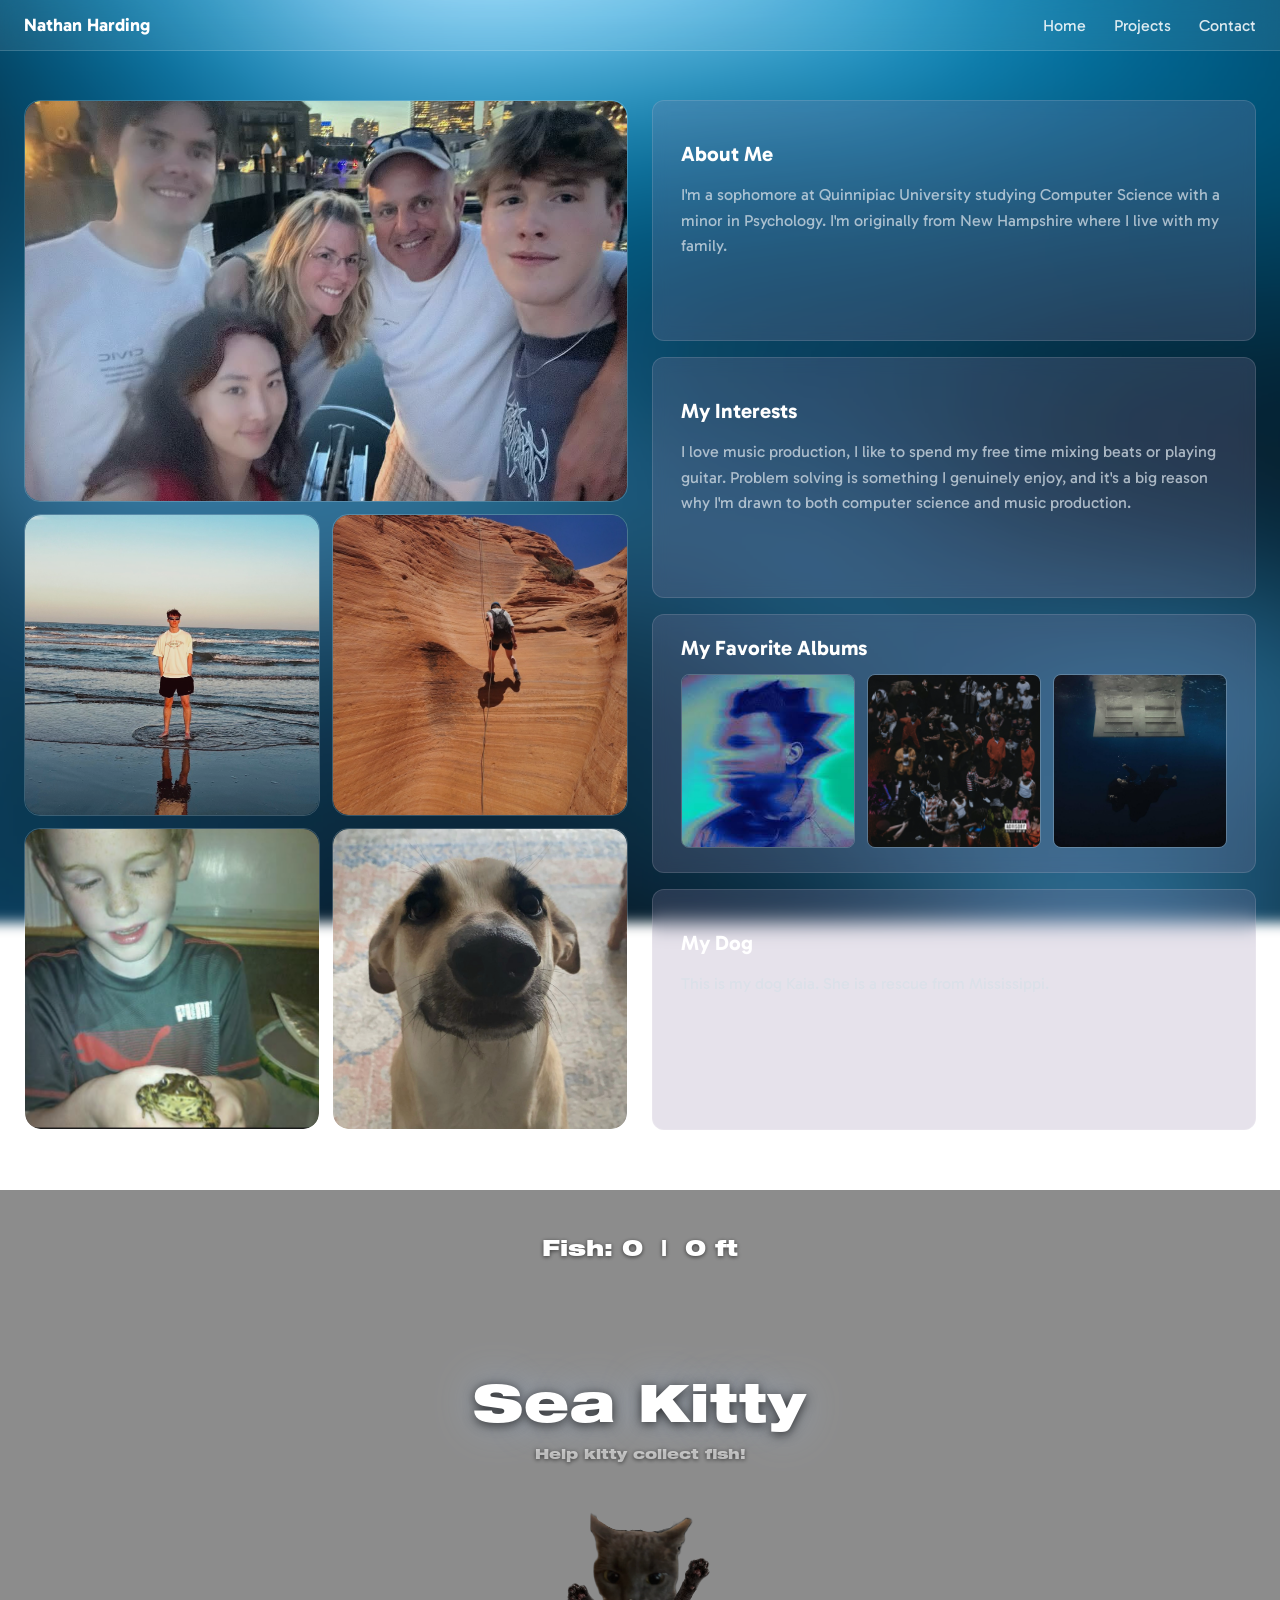
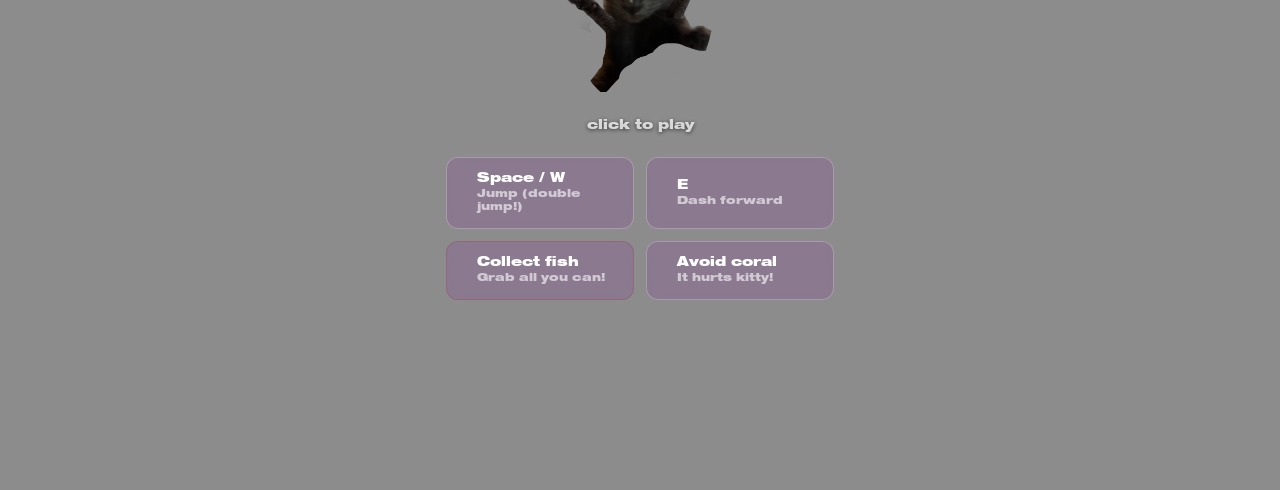
==== aboutme.html @ e6dc532f "add night time" ====
<!DOCTYPE html>
<html>

<head>
  <title>About Me</title>
  <link rel="stylesheet" href="styles.css" />
  <style>
    @font-face {
      font-family: 'HelveticaNeueBlackExt';
      src: url('[data-uri]') format('opentype');
      font-weight: normal;
      font-style: normal;
    }
  </style>
  <link href="https://fonts.googleapis.com/css2?family=Gabarito:wght@400;600&display=swap" rel="stylesheet" />
</head>

<body style="margin: 0; padding: 0; position: relative; overflow-x: hidden;">

  <div style="
    position: fixed;
    inset: 0;
    background-image: url('background4.jpeg');
    background-size: cover;
    background-position: center;
    filter: blur(6px);
    transform: scale(1.05);
    z-index: -1;
  "></div>

  <nav class="navbar">
    <span class="logo">Nathan Harding</span>
    <div>
      <a href="index.html#section1">Home</a>
      <a href="index.html#section2">Projects</a>
      <a href="index.html#section3">Contact</a>
    </div>
  </nav>

  <div style="min-height: 100vh; padding: 100px 24px 60px;">
    <div class="about-grid">

      <div class="about-images">
        <div class="about-img-wrap" style="grid-column: 1 / -1;">
          <img src="family.jpeg" alt="my family" class="about-img" />
        </div>
        <div class="about-img-wrap">
          <img src="beach.jpeg" alt="at the beach" class="about-img" />
        </div>
        <div class="about-img-wrap">
          <img src="utah.jpeg" alt="utah" class="about-img" />
        </div>
        <div class="about-img-wrap">
          <img src="childhood.jpeg" alt="childhood" class="about-img" />
        </div>
        <div class="about-img-wrap">
          <img src="kaia.jpeg" alt="kaia" class="about-img" />
        </div>
      </div>

      <div class="about-text">
        <div class="about-box">
          <h2>About Me</h2>
          <p>I'm a sophomore at Quinnipiac University studying Computer Science with a minor in Psychology. I'm
            originally from New Hampshire where I live with my family.</p>
        </div>

        <div class="about-box">
          <h2>My Interests</h2>
          <p>I love music production, I like to spend my free time mixing beats or playing guitar. Problem solving is
            something I genuinely enjoy, and it's a big reason why I'm drawn to both computer science and music
            production.</p>
        </div>

        <div class="about-box" style="padding: 20px 28px;">
          <h2 style="margin-bottom: 14px;">My Favorite Albums</h2>
          <div style="display: flex; gap: 12px; justify-content: space-between;">
            <div style="flex: 1; display: flex; flex-direction: column; align-items: center; gap: 8px;">
              <a href="https://open.spotify.com/album/7KtyUeiJidoZO0ybxBXw0Q" target="_blank">
                <img src="album1.jpeg" alt="Album 1"
                  style="width: 100%; aspect-ratio: 1; object-fit: cover; border-radius: 8px; border: 1px solid rgba(255,255,255,0.2);" />
              </a>
            </div>
            <div style="flex: 1; display: flex; flex-direction: column; align-items: center; gap: 8px;">
              <a href="https://open.spotify.com/album/4rJDCELWL0fjdmN9Gn4f4g" target="_blank">
                <img src="album2.jpeg" alt="Album 2"
                  style="width: 100%; aspect-ratio: 1; object-fit: cover; border-radius: 8px; border: 1px solid rgba(255,255,255,0.2);" />
              </a>
            </div>
            <div style="flex: 1; display: flex; flex-direction: column; align-items: center; gap: 8px;">
              <a href="https://open.spotify.com/album/7aJuG4TFXa2hmE4z1yxc3n" target="_blank">
                <img src="album3.jpeg" alt="Album 3"
                  style="width: 100%; aspect-ratio: 1; object-fit: cover; border-radius: 8px; border: 1px solid rgba(255,255,255,0.2);" />
              </a>
            </div>
          </div>
        </div>

        <div class="about-box">
          <h2>My Dog</h2>
          <p>This is my dog Kaia. She is a rescue from Mississippi.</p>
        </div>
      </div>

    </div>
  </div>

  <div id="aboutSection2" style="position: relative; overflow: hidden;">
    <div id="runnerWrap" style="position: relative; width: 100%; height: 100vh; overflow: hidden;">
      <canvas id="runnerCanvas" style="position: absolute; inset: 0; width: 100%; height: 100%;"></canvas>
      <div id="runnerUI"
        style="position: absolute; top: 48px; left: 0; right: 0; text-align: center; font-family: 'HelveticaNeueBlackExt', sans-serif; color: white; font-size: 22px; font-weight: 500; pointer-events: none; text-shadow: 0 1px 4px rgba(0,0,0,0.6); z-index: 10;">
        Fish: <span id="fishCount">0</span> &nbsp;|&nbsp; <span id="distCount">0</span> ft
      </div>

      <div id="runnerStart"
        style="position: absolute; inset: 0; display: flex; flex-direction: column; align-items: center; justify-content: center; background: rgba(0,0,0,0.45);">

        <h1
          style="color: white; font-family: 'HelveticaNeueBlackExt', sans-serif; font-size: 52px; font-weight: 600; margin: 0 0 6px; text-shadow: 0 2px 12px rgba(0,0,0,0.7), 0 0 40px rgba(160,200,255,0.4); letter-spacing: 1px;">
          Sea Kitty</h1>

        <p
          style="color: rgba(255,255,255,0.6); font-family: 'HelveticaNeueBlackExt', sans-serif; font-size: 14px; margin: 0 0 20px; text-shadow: 0 1px 4px rgba(0,0,0,0.6);">
          Help kitty collect fish!</p>

        <div id="startKittyWrap" onclick="startRunner()"
          style="cursor: pointer; display: flex; flex-direction: column; align-items: center; margin-bottom: 22px;">
          <img id="startKittyImg" src="angrykitty.jpeg" alt="click to play"
            style="width: 150px; border-radius: 50%; animation: kittyPulse 1.8s ease-in-out infinite; transition: transform 0.15s ease;" />
          <span id="startKittyHint"
            style="color: rgba(255,255,255,0.75); font-family: 'HelveticaNeueBlackExt', sans-serif; font-size: 13px; margin-top: 10px; text-shadow: 0 1px 4px rgba(0,0,0,0.6); pointer-events: none;">click
            to play</span>
        </div>

        <style>
          @keyframes kittyPulse {

            0%,
            100% {
              transform: scale(1);
            }

            50% {
              transform: scale(1.1);
            }
          }

          #startKittyWrap:hover #startKittyImg {
            animation: none;
            transform: scale(1.15);
          }
        </style>

        <script>
          const _kittyWrap = document.getElementById('startKittyWrap');
          const _kittyImg = document.getElementById('startKittyImg');
          _kittyWrap.addEventListener('mouseenter', () => { _kittyImg.src = 'kitty2.jpeg'; });
          _kittyWrap.addEventListener('mouseleave', () => { _kittyImg.src = 'angrykitty.jpeg'; });
        </script>

        <div
          style="display: grid; grid-template-columns: 1fr 1fr; gap: 12px; width: 100%; max-width: 420px; padding: 0 16px;">
          <div
            style="background: rgba(137, 86, 151, 0.35); backdrop-filter: blur(8px); border: 1px solid rgba(255,255,255,0.25); border-radius: 12px; padding: 14px 18px; display: flex; align-items: center; gap: 12px;">
            <span style="font-size: 22px;"></span>
            <div>
              <div
                style="color: white; font-family: 'HelveticaNeueBlackExt', sans-serif; font-size: 13px; font-weight: 600;">
                Space / W</div>
              <div
                style="color: rgba(255,255,255,0.6); font-family: 'HelveticaNeueBlackExt', sans-serif; font-size: 11px;">
                Jump (double jump!)</div>
            </div>
          </div>
          <div
            style="background: rgba(137, 86, 151, 0.35); backdrop-filter: blur(8px); border: 1px solid rgba(255,255,255,0.25); border-radius: 12px; padding: 14px 18px; display: flex; align-items: center; gap: 12px;">
            <span style="font-size: 22px;"></span>
            <div>
              <div
                style="color: white; font-family: 'HelveticaNeueBlackExt', sans-serif; font-size: 13px; font-weight: 600;">
                E</div>
              <div
                style="color: rgba(255,255,255,0.6); font-family: 'HelveticaNeueBlackExt', sans-serif; font-size: 11px;">
                Dash forward</div>
            </div>
          </div>
          <div
            style="background: rgba(137, 86, 151, 0.35); backdrop-filter: blur(8px); border: 1px solid rgba(158, 54, 54, 0.25); border-radius: 12px; padding: 14px 18px; display: flex; align-items: center; gap: 12px;">
            <span style="font-size: 22px;"></span>
            <div>
              <div
                style="color: white; font-family: 'HelveticaNeueBlackExt', sans-serif; font-size: 13px; font-weight: 600;">
                Collect fish</div>
              <div
                style="color: rgba(255,255,255,0.6); font-family: 'HelveticaNeueBlackExt', sans-serif; font-size: 11px;">
                Grab all you can!</div>
            </div>
          </div>
          <div
            style="background: rgba(137, 86, 151, 0.35); backdrop-filter: blur(8px); border: 1px solid rgba(255,255,255,0.25); border-radius: 12px; padding: 14px 18px; display: flex; align-items: center; gap: 12px;">
            <span style="font-size: 22px;"></span>
            <div>
              <div
                style="color: white; font-family: 'HelveticaNeueBlackExt', sans-serif; font-size: 13px; font-weight: 600;">
                Avoid coral</div>
              <div
                style="color: rgba(255,255,255,0.6); font-family: 'HelveticaNeueBlackExt', sans-serif; font-size: 11px;">
                It hurts kitty!</div>
            </div>
          </div>
        </div>
      </div>

      <div id="dashIndicator"
        style="position: absolute; bottom: 20px; left: 50%; transform: translateX(-50%); font-family: 'HelveticaNeueBlackExt', sans-serif; font-size: 15px; color: white; text-shadow: 0 1px 4px rgba(0,0,0,0.6); pointer-events: none; background: rgba(137, 86, 151, 0.35); backdrop-filter: blur(8px); border: 1px solid rgba(255,255,255,0.25); border-radius: 20px; padding: 6px 18px; opacity: 0; transition: opacity 0.3s; white-space: nowrap; z-index: 10;">
        Dash ready!</div>

      <div id="soapUI"
        style="position: absolute; left: 48px; top: 50%; transform: translateY(-50%); pointer-events: none; z-index: 10; display: none; flex-direction: column; align-items: center; gap: 12px;">
        <div
          style="display: flex; flex-direction: column; align-items: center; gap: 12px; filter: drop-shadow(0 4px 12px rgba(0,0,0,0.7));">
          <img id="soapUIImg" src="softsoap.png" style="width: 100px; height: 100px; object-fit: fill;" />
          <span id="soapUILabel"
            style="font-family: 'HelveticaNeueBlackExt', sans-serif; font-size: 26px; color: white; text-shadow: 0 1px 4px rgba(0,0,0,0.6); letter-spacing: 1px; background: rgba(0,0,0,0.3); border: 1px solid rgba(255,255,255,0.2); border-radius: 12px; padding: 4px 16px;">Q</span>
        </div>
      </div>

      <style>
        @keyframes soapFlash {

          0%,
          100% {
            opacity: 1;
            filter: drop-shadow(0 0 10px rgba(100, 220, 255, 0.9));
          }

          50% {
            opacity: 0.4;
            filter: drop-shadow(0 0 2px rgba(100, 220, 255, 0.2));
          }
        }

        .soap-held {
          animation: soapFlash 0.8s ease-in-out infinite;
        }
      </style>
    </div>

  </div>
  </div>

  <a href="index.html" class="dog-link-back" id="dogLinkBack">
    <span class="dog-label-back">Go back?</span>
    <img src="RAHH.jpeg" alt="my dog" class="dog-img-back" />
  </a>

  <style>
    .dog-link-back {
      position: fixed;
      right: 0;
      bottom: -50px;
      width: 200px;
      text-decoration: none;
      display: flex;
      flex-direction: column;
      align-items: center;
      transform: translateY(250px);
      transition: transform 0.08s ease-out;
      z-index: 99;
      opacity: 0;
    }

    .dog-label-back {
      position: relative;
      background: rgba(137, 86, 151, 0.35);
      backdrop-filter: blur(8px);
      border: 1px solid rgba(255, 255, 255, 0.3);
      color: white;
      font-family: 'Gabarito', sans-serif;
      font-size: 0.9rem;
      padding: 6px 14px;
      border-radius: 16px 16px 4px 16px;
      margin-bottom: 4px;
      white-space: nowrap;
      animation: pulse 3.5s ease-in-out infinite;
    }

    .dog-label-back::after {
      content: '';
      position: absolute;
      bottom: -6px;
      right: -10px;
      width: 0;
      height: 0;
      border-left: 10px solid rgba(137, 86, 151, 0.35);
      border-top: 6px solid transparent;
      border-bottom: 6px solid transparent;
    }

    .dog-img-back {
      width: 100%;
      display: block;
      transform: scaleX(-1);
    }
  </style>

  <script>
    const wrap = document.getElementById('runnerWrap');
    const canvas = document.getElementById('runnerCanvas');
    const ctx = canvas.getContext('2d');
    const fishCountEl = document.getElementById('fishCount');
    const distCountEl = document.getElementById('distCount');
    const dashIndicator = document.getElementById('dashIndicator');
    let W, H;
    function resize() {
      W = canvas.width = wrap.clientWidth;
      H = canvas.height = wrap.clientHeight;
    }
    resize();
    window.addEventListener('resize', resize);

    function loadImg(src) {
      const img = new Image();
      img.src = src;
      return img;
    }

    function playSound(src, volume) {
      const sfx = new Audio(src);
      sfx.volume = volume !== undefined ? volume : 0.5;
      sfx.play().catch(e => console.error('Sound error (' + src + '):', e));
      return sfx;
    }

    const imgs = {
      player: loadImg('happykitty.jpeg'),
      dead: loadImg('deadkitty.jpeg'),
      godcat: loadImg('godcat.jpeg'),
      fish: loadImg('fish.jpeg'),
      fish2: loadImg('fish2.jpeg'),
      nightfish: loadImg('nightfish.jpeg'),
      nightbigfish: loadImg('bignightfish.jpeg'),
      obstacle: loadImg('coral.png'),
      bg: loadImg('background6.jpeg'),
      bg2: loadImg('background7.jpeg'),
      bg8: loadImg('background8.jpeg'),
      sand: loadImg('sand.png'),
      soap: loadImg('softsoap.png'),
      bubble: loadImg('bubble.png'),
      hungry: loadImg('hungrykitty.jpeg'),
      dolphin: loadImg('dolphin.jpeg'),
      sand: loadImg('sand.png'),
nightsand: loadImg('nightsand.png'),
    };

    const GRAVITY = 1.2;
    const JUMP_FORCE = -35;
    const DASH_SPEED = 20;
    const DASH_DURATION = 10;
    const DASH_COOLDOWN = 90;

    const SOAP_POWERUP_FRAMES = Math.round(37 * 60);
    const SOAP_ABSORB_FRAMES = 120;
    const SOAP_SPEED_MULT = 2.8;

    //2500 og
    const NIGHT_THRESHOLD = 2500;
    const NIGHT_TRANSITION = 500;
    const BIG_FISH_UNLOCK_DIST = 1000;
    const NIGHT_FISH_WORTH = 2;
    const NIGHT_BIG_FISH_WORTH = 10;
    const BIG_FISH_WORTH = 3;
    const BIG_FISH_MIN_INTERVAL = 5;
    const BIG_FISH_MAX_INTERVAL = 8;
    const NIGHT_BIG_FISH_MIN_INTERVAL = 5;
    const NIGHT_BIG_FISH_MAX_INTERVAL = 10;

    let gameRunning = false;
    let highScoreFish = 0;
    let highScoreDist = 0;
    let fishCount = 0;
    let distance = 0;
    let speed = 2;
    let frameCount = 0;
    let isDead = false;
    let deathTimer = 0;
    let player = {};
    let obstacles = [];
    let collectibles = [];
    let bigFish = [];
    let soaps = [];
    let bgX = 0;
    let dashFrames = 0;
    let dashCooldown = 0;
    let bgMusic = null;
    let dashTimeout = null;
    let isHungry = false;
    let fishSpawnedCount = 0;
    let nextBigFishAt = 0;
    let soapAbsorbing = false;
    let soapAbsorbTimer = 0;
    let soapActive = false;
    let soapTimer = 0;
    let absorbFloatY = 0;
    let beatPhase = .5;
    const BEAT_FRAMES = 60 * 60 / 55;
    let beatFlash = 0;
    let beatShakeX = 0;
    let beatShakeY = 0;
    let bgFlash = 0;
    let heldSoap = false;
    let dolphins = [], dolphinSpawnTimer = 0;

    function groundY() { return H * 0.95; }
    function getFt() { return Math.floor(distance / 10); }

    function nightProgress() {
      const ft = getFt();
      if (ft < NIGHT_THRESHOLD) return 0;
      return Math.min(1, (ft - NIGHT_THRESHOLD) / NIGHT_TRANSITION);
    }

    function isNight() { return getFt() >= NIGHT_THRESHOLD; }

    function rollNextBigFishAt() {
      const minI = isNight() ? NIGHT_BIG_FISH_MIN_INTERVAL : BIG_FISH_MIN_INTERVAL;
      const maxI = isNight() ? NIGHT_BIG_FISH_MAX_INTERVAL : BIG_FISH_MAX_INTERVAL;
      nextBigFishAt = fishSpawnedCount + minI + Math.floor(Math.random() * (maxI - minI + 1));
    }

    function initRunner() {
      beatPhase = .5; beatFlash = 0; beatShakeX = 0; beatShakeY = 0;
      fishCount = 0;
      distance = 0;
      speed = 1;
      frameCount = 0;
      isDead = false;
      deathTimer = 0;
      obstacles = [];
      collectibles = [];
      bigFish = [];
      soaps = [];
      dolphins = []; dolphinSpawnTimer = 0;
      bgX = 0;
      heldSoap = false;
      dashFrames = 0;
      dashCooldown = 0;
      soapAbsorbing = false;
      soapAbsorbTimer = 0;
      soapActive = false;
      soapTimer = 0;
      fishSpawnedCount = 0;
      isHungry = false;
      rollNextBigFishAt();
      fishCountEl.textContent = '0';
      distCountEl.textContent = '0';
      const ph = H * 0.18;
      player = { x: W * 0.15, y: groundY() - ph, w: ph * 0.85, h: ph, vy: 0, onGround: true, jumps: 0, flipped: false };
    }

    function jump() {
      if (!gameRunning || isDead || soapAbsorbing || soapActive) return;
      if (player.jumps < 2) {
        player.vy = JUMP_FORCE;
        playSound('bounce.mp3', 0.5);
        player.onGround = false;
        player.jumps++;
        player.flipped = true;
        clearTimeout(player.flipTimeout);
        player.flipTimeout = setTimeout(() => { player.flipped = false; }, 300);
      }
    }

    function dash() {
      if (!gameRunning || isDead || soapAbsorbing || soapActive) return;
      if (dashCooldown > 0) return;
      dashFrames = DASH_DURATION;
      dashCooldown = DASH_COOLDOWN;
      player.vy = -10;
      player.jumps = 1;
      playSound('dash.mp3', 0.5);
      showDashMsg('Dashing!', true);
    }

    function showDashMsg(msg, active) {
      dashIndicator.textContent = msg;
      dashIndicator.style.opacity = '1';
      dashIndicator.style.background = active
        ? 'rgba(200, 130, 255, 0.55)'
        : 'rgba(137, 86, 151, 0.35)';
      clearTimeout(dashTimeout);
      dashTimeout = setTimeout(() => {
        dashIndicator.style.opacity = active ? '0.6' : '0';
      }, active ? 500 : 2000);
    }

    const keys = {};
    document.addEventListener('keydown', e => {
      keys[e.code] = true;
      if (e.code === 'Space' || e.code === 'KeyW') { e.preventDefault(); jump(); }
      if (e.code === 'KeyE') { e.preventDefault(); dash(); }
      if (e.code === 'KeyQ') { e.preventDefault(); useSoap(); }
    });
    document.addEventListener('keyup', e => { keys[e.code] = false; });

    function spawnObstacle() {
      const h = H * 0.32 + Math.random() * H * 0.1;
      const w = h * 0.65;
      obstacles.push({ x: W + w, y: groundY() - h + (h * 0.4), w, h });
    }

    function useSoap() {
      if (!gameRunning || isDead || soapAbsorbing || soapActive || !heldSoap) return;
      heldSoap = false;
      startSoapAbsorb();
    }

    function spawnDolphin() {
      const size = H * 0.18 + Math.random() * H * 0.1;
      const startY = H * 0.05 + Math.random() * (H * 0.6);
      dolphins.push({
        x: -size * 2, y: startY, w: size, h: size * 0.6,
        baseY: startY, speed: 3 + Math.random() * 3,
        bobOffset: Math.random() * Math.PI * 2,
        bobSpeed: 0.025 + Math.random() * 0.02,
        bobAmount: H * 0.06 + Math.random() * H * 0.07,
        alpha: 0
      });
    }

    function spawnFish() {
      const tooClose = obstacles.some(o => o.x < W + 300 && o.x > W - 200);
      if (tooClose) return;
      const np = nightProgress();
      const fullyNight = np >= 1;
      const size = fullyNight ? H * 0.055 : H * 0.14;
      const night = fullyNight;
      const baseY = groundY() - size - H * 0.05 - Math.random() * H * 0.35;
      const fishAspect = night && imgs.nightfish.naturalWidth > 0 ? imgs.nightfish.naturalWidth / imgs.nightfish.naturalHeight : 1;
      collectibles.push({
        x: W + size, y: baseY, w: size * fishAspect, h: size,
        collected: false, baseY,
        bobOffset: Math.random() * Math.PI * 2,
        bobSpeed: 0.04 + Math.random() * 0.03,
        bobAmount: H * 0.03 + Math.random() * H * 0.02,
        night, glowPhase: 0
      });
      fishSpawnedCount++;

      const bigFishReady = isNight() ? true : getFt() >= BIG_FISH_UNLOCK_DIST;
      if (bigFishReady && fishSpawnedCount >= nextBigFishAt && bigFish.length === 0) {
        spawnBigFish();
        rollNextBigFishAt();
      }
    }

    function spawnBigFish() {
      const tooClose = obstacles.some(o => o.x < W + 400 && o.x > W - 200);
      if (tooClose) return;
      const size = H * 0.14 * 1.85;
      const baseY = H * 0.05 + Math.random() * (H * 0.45 - size);
      const bigAspect = imgs.fish2.naturalWidth > 0 ? imgs.fish2.naturalWidth / imgs.fish2.naturalHeight : 1;
      bigFish.push({
        x: W + size + 180, y: baseY, w: size * bigAspect, h: size,
        collected: false, baseY,
        bobOffset: Math.random() * Math.PI * 2,
        bobSpeed: 0.03 + Math.random() * 0.02,
        bobAmount: H * 0.025 + Math.random() * H * 0.015,
        night: isNight(), glowPhase: 0
      });
    }

    function spawnSoap() {
      if (soaps.length > 0) return;
      const size = H * 0.13;
      const baseY = groundY() - size - H * 0.15 - Math.random() * H * 0.20;
      soaps.push({
        x: W + size, y: baseY, w: size, h: size,
        collected: false, baseY,
        bobOffset: Math.random() * Math.PI * 2,
        bobSpeed: 0.025, bobAmount: H * 0.025, glowPhase: 0
      });
    }

    function rectOverlap(a, b, shrink) {
      const s = shrink || 0;
      return a.x + s < b.x + b.w - s && a.x + a.w - s > b.x + s &&
        a.y + s < b.y + b.h - s && a.y + a.h - s > b.y + s;
    }

    function stopMusic() {
      if (bgMusic) { bgMusic.pause(); bgMusic.src = ''; bgMusic = null; }
    }

    function startSoapAbsorb() {
      soapAbsorbing = true;
      soapAbsorbTimer = SOAP_ABSORB_FRAMES;
      player.vy = 0;
      absorbFloatY = player.y;
      playSound('softsoap.mp3', 0.75);
      if (bgMusic) { bgMusic.pause(); }
    }

    function endSoapAbsorb() {
      soapAbsorbing = false;
      soapActive = true;
      soapTimer = SOAP_POWERUP_FRAMES;
      stopMusic();
      bgMusic = new Audio('chihirofast.mp3');
      bgMusic.volume = 0.3;
      bgMusic.loop = true;
      bgMusic.play().catch(e => console.error('Music error (chihirofast.mp3):', e));
    }

    function endSoapPowerup() {
      beatPhase = 0; beatFlash = 0; beatShakeX = 0; beatShakeY = 0;
      soapActive = false;
      dolphins = []; dolphinSpawnTimer = 0;
      stopMusic();
      bgMusic = new Audio('chihiro.mp3');
      bgMusic.volume = 0.3;
      bgMusic.loop = true;
      bgMusic.play().catch(e => console.error('Music error (chihiro.mp3):', e));
      player.vy = 3;
    }

    function update() {
      if (isDead) {
        deathTimer--;
        player.vy += GRAVITY * 1.5;
        player.y += player.vy;
        player.x -= 2;
        if (deathTimer <= 0) showGameOver();
        return;
      }

      if (soapAbsorbing) {
        soapAbsorbTimer--;
        const targetY = H * 0.18;
        player.y += (targetY - player.y) * 0.05;
        player.vy = 0;
        bgX -= 0.5;
        if (soapAbsorbTimer <= 0) endSoapAbsorb();
        return;
      }

      frameCount++;
      speed = 4 + frameCount * 0.001;
      bgX -= speed * 0.2;
      distance += speed;
      distCountEl.textContent = getFt();

      if (!soapActive) {
        if (keys['KeyA'] && player.x > W * 0.05) player.x -= 6;
        if (keys['KeyD'] && player.x < W * 0.75) player.x += 6;
      }

      if (dashCooldown > 0) {
        dashCooldown--;
        if (dashCooldown === 0) showDashMsg('Dash ready!', false);
      }

      if (dashFrames > 0 && !soapActive) {
        player.x += DASH_SPEED;
        dashFrames--;
        if (player.x > W * 0.7) player.x = W * 0.7;
      }

      if (soapActive) {
        soapTimer--;
        beatPhase += 1;
        const beatPos = (beatPhase % BEAT_FRAMES) / BEAT_FRAMES;
        if (beatPos < (1 / BEAT_FRAMES)) {
          beatFlash = 1.0; bgFlash = 1.0;
          const shakeStrength = 40;
          beatShakeX = (Math.random() - 0.5) * shakeStrength * 2;
          beatShakeY = (Math.random() - 0.5) * shakeStrength * 2;
        } else {
          beatFlash *= 0.82; bgFlash *= 0.96;
          beatShakeX *= 0.7; beatShakeY *= 0.7;
        }
        bgX -= speed * (SOAP_SPEED_MULT - 1) * 0.2;
        const bubbleFloatY = H * 0.18 + Math.sin(frameCount * 0.035) * H * 0.04;
        player.y += (bubbleFloatY - player.y) * 0.055;
        player.vy = 0;
        player.onGround = false;
        const extraSpeed = speed * (SOAP_SPEED_MULT - 1);
        for (const obs of obstacles) obs.x -= extraSpeed;
        for (const f of collectibles) f.x -= extraSpeed * 0.7;
        for (const bf of bigFish) bf.x -= extraSpeed * 0.7;
        for (const s of soaps) s.x -= extraSpeed * 0.7;
        obstacles = obstacles.filter(o => o.x + o.w > -10);

        dolphinSpawnTimer--;
        if (dolphinSpawnTimer <= 0) {
          spawnDolphin();
          dolphinSpawnTimer = 35 + Math.floor(Math.random() * 45);
        }
        for (const d of dolphins) {
          d.x += d.speed * 1.4;
          d.y = d.baseY + Math.sin(frameCount * d.bobSpeed + d.bobOffset) * d.bobAmount;
          if (d.x < W * 0.12) d.alpha = Math.min(1, d.alpha + 0.05);
          else if (d.x > W * 0.82) d.alpha = Math.max(0, d.alpha - 0.05);
        }
        dolphins = dolphins.filter(d => d.x < W + 300);
        if (soapTimer <= 0) endSoapPowerup();
      } else {
        const wasAirborne = !player.onGround;
        player.vy += GRAVITY;
        player.y += player.vy;
        const gY = groundY() - player.h;
        if (player.y >= gY) {
          player.y = gY;
          if (wasAirborne && player.vy > 2) playSound('sand.mp3', 0.4);
          player.vy = 0;
          player.onGround = true;
          player.jumps = 0;
        } else {
          player.onGround = false;
        }

        for (const obs of obstacles) {
          obs.x -= speed;
          if (rectOverlap(player, obs, player.w * 0.3)) {
            isDead = true;
            deathTimer = 120;
            player.vy = -12;
            playSound('death.mp3', 0.6);
            stopMusic();
            return;
          }
        }
        obstacles = obstacles.filter(o => o.x + o.w > -10);
      }

      const minGap = Math.max(180, 340 - frameCount * 0.05);
      const lastObs = obstacles[obstacles.length - 1];
      if (!lastObs || lastObs.x < W - minGap) {
        if (Math.random() < 0.018) spawnObstacle();
      }

      const lastFish = collectibles[collectibles.length - 1];
      if (!lastFish || lastFish.x < W - 300) {
        if (Math.random() < 0.015) spawnFish();
      }

      if (soaps.length === 0 && !soapActive && !soapAbsorbing) {
        if (Math.random() < 0.0002) spawnSoap();
      }

      for (const f of collectibles) {
        f.x -= speed * 0.7;
        f.y = f.baseY + Math.sin(frameCount * f.bobSpeed + f.bobOffset) * f.bobAmount;
        f.glowPhase += 0.07;
        if (!f.collected && rectOverlap(player, f, player.w * 0.25)) {
          f.collected = true;
          fishCount += f.night ? NIGHT_FISH_WORTH : 1;
          fishCountEl.textContent = fishCount;
          playSound('fish.mp3', 0.5);
          isHungry = true;
          clearTimeout(player.hungryTimeout);
          player.hungryTimeout = setTimeout(() => { isHungry = false; }, 500);
        }
      }
      collectibles = collectibles.filter(f => f.x + f.w > -10 && !f.collected);

      for (const bf of bigFish) {
        bf.x -= speed * 0.7;
        bf.y = bf.baseY + Math.sin(frameCount * bf.bobSpeed + bf.bobOffset) * bf.bobAmount;
        bf.glowPhase += 0.05;
        if (!bf.collected && rectOverlap(player, bf, player.w * 0.2)) {
          bf.collected = true;
          fishCount += bf.night ? NIGHT_BIG_FISH_WORTH : BIG_FISH_WORTH;
          fishCountEl.textContent = fishCount;
          playSound('fish2.mp3', 0.7);
          isHungry = true;
          clearTimeout(player.hungryTimeout);
          player.hungryTimeout = setTimeout(() => { isHungry = false; }, 500);
        }
      }
      bigFish = bigFish.filter(bf => bf.x + bf.w > -10 && !bf.collected);

      for (const s of soaps) {
        s.x -= speed * 0.7;
        s.y = s.baseY + Math.sin(frameCount * s.bobSpeed + s.bobOffset) * s.bobAmount;
        s.glowPhase += 0.06;
        if (!s.collected && rectOverlap(player, s, player.w * 0.2)) {
          s.collected = true;
          heldSoap = true;
          playSound('fish.mp3', 0.4);
        }
      }
      soaps = soaps.filter(s => s.x + s.w > -10 && !s.collected);
    }

    function draw() {
      const soapUI = document.getElementById('soapUI');
      const soapImg = document.getElementById('soapUIImg');
      if (heldSoap) {
        soapUI.style.display = 'flex';
        soapImg.classList.add('soap-held');
      } else {
        soapUI.style.display = 'none';
        soapImg.classList.remove('soap-held');
      }

      canvas.style.transform = (soapActive && (Math.abs(beatShakeX) > 0.1 || Math.abs(beatShakeY) > 0.1))
        ? `translate(${beatShakeX}px, ${beatShakeY}px)` : '';
      ctx.clearRect(0, 0, W, H);

      const np = nightProgress();

      if (imgs.bg.complete && imgs.bg.naturalWidth > 0 && imgs.bg2.complete && imgs.bg2.naturalWidth > 0) {
        const iw = imgs.bg.naturalWidth, ih = imgs.bg.naturalHeight;
        const srcY = ih * 0.5, srcH = ih * 0.5;
        const offset = ((bgX % W) - W) % W;
        for (let i = 0; i < 3; i++) {
          const x = offset + i * W;
          const useFlipped = Math.floor((-bgX / W) + i) % 2 !== 0;
          ctx.drawImage(useFlipped ? imgs.bg2 : imgs.bg, 0, srcY, iw, srcH, x, 0, W, H);
        }
        if (soapActive && beatFlash > 0.01 && imgs.bg8.complete && imgs.bg8.naturalWidth > 0) {
          const iw8 = imgs.bg8.naturalWidth, ih8 = imgs.bg8.naturalHeight;
          ctx.save();
          ctx.globalAlpha = bgFlash;
          for (let i = 0; i < 3; i++) {
            const x = offset + i * W;
            const shouldFlip = Math.floor((-bgX / W) + i) % 2 !== 0;
            if (shouldFlip) {
              ctx.save();
              ctx.translate(x + W, 0);
              ctx.scale(-1, 1);
              ctx.drawImage(imgs.bg8, 0, ih8 * 0.5, iw8, ih8 * 0.5, 0, 0, W, H);
              ctx.restore();
            } else {
              ctx.drawImage(imgs.bg8, 0, ih8 * 0.5, iw8, ih8 * 0.5, x, 0, W, H);
            }
          }
          ctx.restore();
        }
      } else {
        ctx.fillStyle = '#0a3d5c';
        ctx.fillRect(0, 0, W, H);
      }

      if (np > 0) {
        ctx.save();
        ctx.globalAlpha = np * 0.75;
        ctx.fillStyle = '#020a1a';
        ctx.fillRect(0, 0, W, H);
        ctx.restore();

        ctx.save();
        for (let i = 0; i < 90; i++) {
          const sx = (i * 137.508) % W;
          const sy = (i * 97.31) % (H * 0.55);
          const sr = 0.5 + (i % 3) * 0.5;
          const twinkle = 0.4 + Math.sin(frameCount * 0.04 + i * 0.9) * 0.6;
          ctx.globalAlpha = np * twinkle * 0.85;
          ctx.fillStyle = i % 5 === 0 ? '#aaddff' : 'white';
          ctx.beginPath();
          ctx.arc(sx, sy, sr, 0, Math.PI * 2);
          ctx.fill();
        }
        ctx.restore();

        if (np > 0.5) {
          const shimmerAlpha = (np - 0.5) * 0.18;
          ctx.save();
          ctx.globalAlpha = shimmerAlpha;
          const sg = ctx.createLinearGradient(0, groundY() - H * 0.05, 0, groundY());
          sg.addColorStop(0, 'rgba(0,180,255,0)');
          sg.addColorStop(1, 'rgba(0,100,255,0.5)');
          ctx.fillStyle = sg;
          ctx.fillRect(0, groundY() - H * 0.05, W, H * 0.05);
          ctx.restore();
        }
      }

      if (soapActive) {
        ctx.save();
        ctx.globalAlpha = 0.16;
        ctx.strokeStyle = '#b8f0ff';
        ctx.lineWidth = 2;
        for (let i = 0; i < 20; i++) {
          const y = H * 0.08 + (i / 20) * H * 0.84;
          const len = 70 + Math.random() * 130;
          const x = ((frameCount * 20 + i * 131) % (W + 220)) - 220;
          ctx.beginPath(); ctx.moveTo(x, y); ctx.lineTo(x - len, y); ctx.stroke();
        }
        ctx.restore();
      }

      for (const f of collectibles) {
        if (f.collected) continue;
        const cx = f.x + f.w / 2, cy = f.y + f.h / 2;
        if (f.night && imgs.nightfish.complete && imgs.nightfish.naturalWidth > 0) {
          const glowR = f.w * 0.6 + Math.sin(f.glowPhase) * f.w * 0.1;
          const grd = ctx.createRadialGradient(cx, cy, 0, cx, cy, glowR);
          grd.addColorStop(0, 'rgba(255,105,180,0.55)');
          grd.addColorStop(1, 'rgba(255,105,180,0)');
          ctx.shadowColor = 'rgba(255,105,180,0.9)';
          ctx.save();
          ctx.fillStyle = grd;
          ctx.beginPath(); ctx.arc(cx, cy, glowR, 0, Math.PI * 2); ctx.fill();
          ctx.shadowColor = 'rgba(255,105,180,0.9)';
          ctx.shadowBlur = 18;
          ctx.translate(cx, cy); ctx.scale(-1, 1);
          ctx.drawImage(imgs.nightfish, -f.w / 2, -f.h / 2, f.w, f.h);
          ctx.restore();
        } else if (imgs.fish.complete && imgs.fish.naturalWidth > 0) {
          ctx.save();
          ctx.translate(cx, cy); ctx.scale(-1, 1);
          ctx.drawImage(imgs.fish, -f.w / 2, -f.h / 2, f.w, f.h);
          ctx.restore();
        }
      }

      for (const bf of bigFish) {
        if (bf.collected) continue;
        const cx = bf.x + bf.w / 2, cy = bf.y + bf.h / 2;
        if (bf.night && imgs.nightbigfish.complete && imgs.nightbigfish.naturalWidth > 0) {
          const glowR = bf.w * 1.0 + Math.sin(bf.glowPhase) * bf.w * 0.18;
          const grd = ctx.createRadialGradient(cx, cy, 0, cx, cy, glowR);
          grd.addColorStop(0, 'rgba(0,140,255,0.6)');
          grd.addColorStop(1, 'rgba(0,140,255,0)');
          ctx.save();
          ctx.fillStyle = grd;
          ctx.beginPath(); ctx.arc(cx, cy, glowR, 0, Math.PI * 2); ctx.fill();
          ctx.shadowColor = 'rgba(0,180,255,0.95)';
          ctx.shadowBlur = 28;
          ctx.translate(cx, cy); ctx.scale(-1, 1);
          ctx.drawImage(imgs.nightbigfish, -bf.w / 2, -bf.h / 2, bf.w, bf.h);
          ctx.restore();
        } else if (imgs.fish2.complete && imgs.fish2.naturalWidth > 0) {
          ctx.save();
          ctx.translate(cx, cy); ctx.scale(-1, 1);
          ctx.drawImage(imgs.fish2, -bf.w / 2, -bf.h / 2, bf.w, bf.h);
          ctx.restore();
        }
      }

      for (const s of soaps) {
        if (s.collected) continue;
        const cx = s.x + s.w / 2, cy = s.y + s.h / 2;
        const glowR = s.w * 0.8 + Math.sin(s.glowPhase) * s.w * 0.18;
        const grd = ctx.createRadialGradient(cx, cy, 0, cx, cy, glowR);
        grd.addColorStop(0, 'rgba(160,230,255,0.6)');
        grd.addColorStop(1, 'rgba(160,230,255,0)');
        ctx.save();
        ctx.fillStyle = grd;
        ctx.beginPath(); ctx.arc(cx, cy, glowR, 0, Math.PI * 2); ctx.fill();
        ctx.restore();
        if (imgs.soap.complete && imgs.soap.naturalWidth > 0) {
          ctx.drawImage(imgs.soap, s.x, s.y, s.w, s.h);
        }
      }

      if ((soapActive || soapAbsorbing) && imgs.dolphin && imgs.dolphin.complete && imgs.dolphin.naturalWidth > 0) {
        for (const d of dolphins) {
          if (d.alpha <= 0.01) continue;
          const cx = d.x + d.w / 2, cy = d.y + d.h / 2;
          const tilt = Math.sin(frameCount * d.bobSpeed + d.bobOffset) * 0.15;
          ctx.save();
          ctx.globalAlpha = d.alpha * 0.85;
          ctx.translate(cx, cy); ctx.rotate(tilt); ctx.scale(-1, 1);
          ctx.drawImage(imgs.dolphin, -d.w / 2, -d.h / 2, d.w, d.h);
          ctx.restore();
          ctx.save();
          ctx.globalCompositeOperation = 'multiply';
          ctx.globalAlpha = d.alpha * 0.55;
          ctx.translate(cx, cy); ctx.rotate(tilt); ctx.scale(-1, 1);
          ctx.fillStyle = 'rgba(0,15,50,1)';
          ctx.drawImage(imgs.dolphin, -d.w / 2, -d.h / 2, d.w, d.h);
          ctx.restore();
          ctx.save();
          ctx.globalCompositeOperation = 'screen';
          ctx.globalAlpha = d.alpha * 0.18;
          ctx.translate(cx, cy); ctx.rotate(tilt); ctx.scale(-1, 1);
          ctx.fillStyle = 'rgba(30,100,200,1)';
          ctx.drawImage(imgs.dolphin, -d.w / 2, -d.h / 2, d.w, d.h);
          ctx.restore();
        }
      }

      for (const obs of obstacles) {
        if (imgs.obstacle.complete && imgs.obstacle.naturalWidth > 0) {
          ctx.save();
          if (np > 0) {
            ctx.shadowColor = `rgba(255, 105, 180, ${np * 10})`;
            ctx.shadowBlur = 80 + np * 95;
          }
          ctx.drawImage(imgs.obstacle, obs.x, obs.y, obs.w, obs.h);
          ctx.restore();
        } else {
          ctx.fillStyle = '#c0392b';
          ctx.fillRect(obs.x, obs.y, obs.w, obs.h);
        }
      }


      if (imgs.sand.complete && imgs.sand.naturalWidth > 0) {
  const sandH = H * 0.22;
  const sandY = groundY() - sandH * 0.5;
  const sandImg = np > 0 && imgs.nightsand && imgs.nightsand.complete && imgs.nightsand.naturalWidth > 0 ? imgs.nightsand : imgs.sand;
  const sandW = sandImg.naturalWidth * (sandH / sandImg.naturalHeight);
  const sandOffset = ((bgX / 0.2) % sandW - sandW) % sandW;

  const offscreen = document.createElement('canvas');
  offscreen.width = W;
  offscreen.height = H;
  const offCtx = offscreen.getContext('2d');
  for (let i = 0; i < Math.ceil(W / sandW) + 2; i++) {
    offCtx.drawImage(sandImg, sandOffset + i * sandW, sandY, sandW, sandH);
  }

  const darkCanvas = document.createElement('canvas');
  darkCanvas.width = W;
  darkCanvas.height = H;
  const darkCtx = darkCanvas.getContext('2d');
  for (let i = 0; i < Math.ceil(W / sandW) + 2; i++) {
    darkCtx.drawImage(sandImg, sandOffset + i * sandW, sandY, sandW, sandH);
  }
  darkCtx.globalCompositeOperation = 'source-in';
  darkCtx.fillStyle = 'rgba(0, 8, 25, 0.5)';
  darkCtx.fillRect(0, sandY, W, sandH);

  ctx.save();
  ctx.drawImage(offscreen, 0, 0);
  if (np > 0) {
    ctx.globalAlpha = np * 0.45;
    ctx.drawImage(darkCanvas, 0, 0);
  }
  ctx.restore();
}

      if (dashFrames > 0 && !soapActive && !soapAbsorbing && imgs.player.complete && imgs.player.naturalWidth > 0) {
        const aspect = imgs.player.naturalWidth / imgs.player.naturalHeight;
        const drawW = player.h * aspect;
        ctx.save();
        ctx.globalAlpha = 0.2; ctx.drawImage(imgs.player, player.x - 35, player.y, drawW, player.h);
        ctx.globalAlpha = 0.1; ctx.drawImage(imgs.player, player.x - 65, player.y, drawW, player.h);
        ctx.restore();
      }

      const imgToDraw = isDead ? imgs.dead
        : (soapActive && imgs.godcat.complete && imgs.godcat.naturalWidth > 0) ? imgs.godcat
          : (isHungry && imgs.hungry.complete && imgs.hungry.naturalWidth > 0) ? imgs.hungry
            : imgs.player;

      if (imgToDraw.complete && imgToDraw.naturalWidth > 0) {
        const aspect = imgToDraw.naturalWidth / imgToDraw.naturalHeight;
        const drawW = player.h * aspect;

        if (soapActive || soapAbsorbing) {
          const darkAlpha = soapAbsorbing ? 0.72 * (1 - soapAbsorbTimer / SOAP_ABSORB_FRAMES) : 0.72;
          ctx.save();
          ctx.fillStyle = `rgba(0,0,10,${darkAlpha})`;
          ctx.fillRect(0, 0, W, H);
          ctx.restore();
        }

        let vx = 0, vy = 0;
        if (soapAbsorbing) {
          const intensity = 5 * (soapAbsorbTimer / SOAP_ABSORB_FRAMES);
          vx = (Math.random() - 0.5) * intensity * 2.5;
          vy = (Math.random() - 0.5) * intensity * 2.5;
        }

        const drawX = player.x + vx;
        const drawY = player.y + vy;

        if (soapActive || soapAbsorbing) {
          const cx = drawX + drawW / 2;
          const cy = drawY + player.h / 2;
          const absorbProgress = soapAbsorbing ? (1 - soapAbsorbTimer / SOAP_ABSORB_FRAMES) : 1;
          const pulse = soapActive ? (0.6 + Math.sin(frameCount * 0.08) * 0.4) : absorbProgress;
          const haloR = Math.max(drawW, player.h) * (soapActive ? 1.4 : 0.9);
          const halo = ctx.createRadialGradient(cx, cy, 0, cx, cy, haloR);
          halo.addColorStop(0, `rgba(180,240,255,${0.55 * pulse})`);
          halo.addColorStop(0.4, `rgba(120,200,255,${0.3 * pulse})`);
          halo.addColorStop(1, 'rgba(80,160,255,0)');
          ctx.save();
          ctx.fillStyle = halo;
          ctx.beginPath(); ctx.arc(cx, cy, haloR, 0, Math.PI * 2); ctx.fill();
          ctx.restore();
        }

        ctx.save();
        if (soapAbsorbing) {
          const absorbProgress = 1 - (soapAbsorbTimer / SOAP_ABSORB_FRAMES);
          ctx.shadowColor = `rgba(100,215,255,${0.4 + absorbProgress * 0.4})`;
          ctx.shadowBlur = 18 + absorbProgress * 35;
        } else if (soapActive) {
          const pulse = 0.7 + Math.sin(frameCount * 0.08) * 0.3;
          ctx.shadowColor = `rgba(180,240,255,${pulse})`;
          ctx.shadowBlur = 40 + Math.sin(frameCount * 0.05) * 15;
        }

        if (player.flipped && !soapAbsorbing && !soapActive) {
          ctx.translate(drawX + drawW, drawY); ctx.scale(-1, 1);
          ctx.drawImage(imgToDraw, 0, 0, drawW, player.h);
        } else {
          ctx.drawImage(imgToDraw, drawX, drawY, drawW, player.h);
        }
        ctx.restore();

        ctx.save();
        if (soapActive && imgs.bubble.complete && imgs.bubble.naturalWidth > 0) {
          const bSize = Math.max(drawW, player.h) * 3.5;
          const bcx = player.x + drawW / 2;
          const bcy = player.y + player.h / 2;
          ctx.globalAlpha = 0.88;
          ctx.drawImage(imgs.bubble, bcx - bSize / 2, bcy - bSize / 2, bSize, bSize);
          ctx.globalAlpha = 1;
        }
        ctx.restore();
      } else {
        ctx.fillStyle = isDead ? '#888' : (soapActive ? '#5bc8f5' : '#9b59b6');
        ctx.fillRect(player.x, player.y, player.w, player.h);
      }

      if (soapActive && beatFlash > 0.01) {
        ctx.save();
        ctx.translate(beatShakeX, beatShakeY);
        const flashAlpha = beatFlash * 0.75;
        const borderW = 18;
        const gtop = ctx.createLinearGradient(0, 0, 0, borderW * 3);
        gtop.addColorStop(0, `rgba(180,240,255,${flashAlpha})`);
        gtop.addColorStop(1, 'rgba(180,240,255,0)');
        ctx.fillStyle = gtop; ctx.fillRect(0, 0, W, borderW * 3);
        const gbot = ctx.createLinearGradient(0, H, 0, H - borderW * 3);
        gbot.addColorStop(0, `rgba(180,240,255,${flashAlpha})`);
        gbot.addColorStop(1, 'rgba(180,240,255,0)');
        ctx.fillStyle = gbot; ctx.fillRect(0, H - borderW * 3, W, borderW * 3);
        const gleft = ctx.createLinearGradient(0, 0, borderW * 3, 0);
        gleft.addColorStop(0, `rgba(180,240,255,${flashAlpha})`);
        gleft.addColorStop(1, 'rgba(180,240,255,0)');
        ctx.fillStyle = gleft; ctx.fillRect(0, 0, borderW * 3, H);
        const gright = ctx.createLinearGradient(W, 0, W - borderW * 3, 0);
        gright.addColorStop(0, `rgba(180,240,255,${flashAlpha})`);
        gright.addColorStop(1, 'rgba(180,240,255,0)');
        ctx.fillStyle = gright; ctx.fillRect(W - borderW * 3, 0, borderW * 3, H);
        ctx.restore();
      }
    }

    function showGameOver() {
      gameRunning = false;
      soapAbsorbing = false;
      soapActive = false;
      heldSoap = false;
      dolphins = []; dolphinSpawnTimer = 0;
      document.getElementById('soapUI').style.display = 'none';
      stopMusic();
      bgMusic = new Audio('chihirodeath.mp3');
      bgMusic.volume = 0.3;
      bgMusic.loop = true;
      bgMusic.play().catch(e => console.error('Music error (chihirodeath.mp3):', e));

      dashIndicator.style.opacity = '0';

      const finalDist = getFt();
      const newFishRecord = fishCount > highScoreFish;
      const newDistRecord = finalDist > highScoreDist;
      if (newFishRecord) highScoreFish = fishCount;
      if (newDistRecord) highScoreDist = finalDist;

      const recordMsg = (newFishRecord || newDistRecord)
        ? `<p style="color:rgba(100,220,255,0.95);font-family:'HelveticaNeueBlackExt',sans-serif;font-size:16px;margin:0 0 6px;text-shadow:0 0 12px rgba(100,220,255,0.8);">🏆 New high score!</p>`
        : `<p style="color:rgba(255,255,255,0.4);font-family:'HelveticaNeueBlackExt',sans-serif;font-size:13px;margin:0 0 6px;">Best: ${highScoreFish} fish &nbsp;|&nbsp; ${highScoreDist} ft</p>`;

      const runnerStart = document.getElementById('runnerStart');
      runnerStart.style.display = 'flex';
      runnerStart.innerHTML = `
    <h2 style="color:white;font-family:'HelveticaNeueBlackExt',sans-serif;font-size:48px;font-weight:600;margin:0 0 8px;text-shadow:0 1px 6px rgba(0,0,0,0.7);">Game Over</h2>
    <p style="color:rgba(255,255,255,0.8);font-family:'HelveticaNeueBlackExt',sans-serif;font-size:15px;margin:0 0 4px;">Fish collected: ${fishCount} &nbsp;|&nbsp; ${finalDist} ft</p>
    ${recordMsg}
    <p style="color:rgba(255,255,255,0.6);font-family:'HelveticaNeueBlackExt',sans-serif;font-size:13px;margin:0 0 20px;">The coral got you...</p>
    <button onclick="startRunner()" style="padding:12px 40px;font-size:16px;border-radius:10px;cursor:pointer;background:rgba(137,86,151,0.5);color:white;border:1px solid rgba(255,255,255,0.4);font-family:'HelveticaNeueBlackExt',sans-serif;font-weight:600;">Play Again</button>
  `;
    }

    function loop() {
      update();
      draw();
      if (gameRunning) requestAnimationFrame(loop);
    }

    function hideDog() {
      dogLinkBack.style.transform = 'translateY(250px)';
      dogLinkBack.style.opacity = '0';
    }

    function startRunner() {
      document.getElementById('runnerStart').style.display = 'none';
      gameRunning = true;
      hideDog();
      initRunner();

      stopMusic();
      bgMusic = new Audio('chihiro.mp3');
      bgMusic.volume = 0.3;
      bgMusic.loop = true;
      bgMusic.play().catch(e => console.error('Music error (chihiro.mp3):', e));

      dashIndicator.style.opacity = '1';
      dashIndicator.textContent = 'Dash ready! (E)';

      loop();
    }

    const dogLinkBack = document.getElementById('dogLinkBack');
    const aboutSection2 = document.getElementById('aboutSection2');

    window.addEventListener('scroll', () => {
      if (gameRunning) return;
      const rect = aboutSection2.getBoundingClientRect();
      const sectionHeight = aboutSection2.offsetHeight;
      const scrolledIn = window.innerHeight - rect.top;
      const progress = Math.min(Math.max(scrolledIn / sectionHeight, 0), 1);
      const translateY = 250 - (progress * 250);
      dogLinkBack.style.transform = `translateY(${translateY}px)`;
      dogLinkBack.style.opacity = progress > 0.05 ? 1 : 0;
    });
  </script>

</body>

</html>
---- styles.css ----
* {
    box-sizing: border-box;
    margin: 0;
    padding: 0;
  }
  
  body {
    font-family: "Gabarito", sans-serif;
    color: rgb(215, 224, 232);
  }
  
  .section {
    min-height: 100vh;
    background-attachment: fixed;
    background-position: center;
    background-repeat: no-repeat;
    background-size: cover;
    display: flex;
    align-items: center;
    justify-content: center;
    padding: 100px 24px 40px;
    overflow: visible;
  }
  
  .section-content {
    width: 100%;
    max-width: 1100px;
  }
  
  .navbar {
    position: fixed;
    top: 0;
    left: 0;
    right: 0;
    z-index: 100;
    display: flex;
    justify-content: space-between;
    align-items: center;
    padding: 14px 24px;
    background: rgba(255, 255, 255, 0.08);
    -webkit-backdrop-filter: blur(10px);
    backdrop-filter: blur(10px);
    border-bottom: 1px solid rgba(255, 255, 255, 0.15);
  }
  
  .navbar a {
    margin-left: 24px;
    text-decoration: none;
    color: rgba(255, 255, 255, 0.85);
  }
  
  .navbar a:hover {
    color: white;
  }
  
  .logo {
    font-weight: bold;
    font-size: 18px;
    color: white;
  }
  
  .hero {
    background: rgba(80, 60, 120, 0.45);
    -webkit-backdrop-filter: blur(8px);
    backdrop-filter: blur(8px);
    border: 1px solid rgba(255, 255, 255, 0.3);
    border-radius: 12px;
    text-align: center;
    padding: 64px 48px;
    max-width: 600px;
  }
  
  .hero h1 {
    font-size: 2.2rem;
    margin-bottom: 12px;
  }
  
  .hero p {
    color: rgba(215, 224, 232, 0.8);
    margin-bottom: 24px;
    font-size: 1.1rem;
  }
  
  .btn {
    background: rgba(255, 255, 255, 0.15);
    border: 1px solid rgba(255, 255, 255, 0.4);
    color: white;
    padding: 10px 28px;
    border-radius: 8px;
    text-decoration: none;
    font-size: 0.95rem;
  }
  
  .btn:hover {
    background: rgba(255, 255, 255, 0.25);
  }
  
  .card-grid {
    display: grid;
    grid-template-columns: repeat(2, 1fr);
    gap: 16px;
    width: 100%;
  }
  
  .card {
    background: rgba(137, 86, 151, 0.35);
    -webkit-backdrop-filter: blur(8px);
    backdrop-filter: blur(8px);
    border: 1px solid rgba(255, 255, 255, 0.3);
    border-radius: 12px;
    padding: 32px 24px;
  }
  
  .card h3 {
    font-size: 1.1rem;
    margin-bottom: 10px;
    color: white;
  }
  
  .card p {
    color: rgba(215, 224, 232, 0.75);
    line-height: 1.6;
  }
  
  .two-col {
    display: grid;
    grid-template-columns: 1fr 1fr;
    gap: 16px;
    width: 100%;
  }
  
  .box {
    background: rgba(91, 45, 143, 0.348);
    -webkit-backdrop-filter: blur(8px);
    backdrop-filter: blur(8px);
    border: 1px solid rgba(255, 255, 255, 0.3);
    border-radius: 12px;
    padding: 40px 28px;
  }
  
  .box h2 {
    font-size: 1.3rem;
    margin-bottom: 16px;
    color: white;
  }
  
  .box p {
    color: rgba(215, 224, 232, 0.75);
    margin-bottom: 8px;
    line-height: 1.6;
  }
  
  #section2 {
    position: relative;
    overflow: visible;
  }
  
  .dog-link {
    position: absolute;
    left: -50px;
    bottom: 60px;
    width: 250px;
    text-decoration: none;
    display: flex;
    flex-direction: column;
    align-items: center;
    transform: translateX(-220px);
    transition: transform 0.08s ease-out;
    z-index: 99;
  }
  
  .dog-label {
    position: relative;
    background: rgba(137, 86, 151, 0.35);
    backdrop-filter: blur(8px);
    border: 1px solid rgba(255, 255, 255, 0.3);
    color: white;
    font-family: 'Gabarito', sans-serif;
    font-size: 0.9rem;
    padding: 6px 14px;
    border-radius: 16px 16px 16px 4px;
    margin-bottom: 4px;
    white-space: nowrap;
    animation: pulse 3.5s ease-in-out infinite;
  }
  
  .dog-img {
    width: 100%;
    display: block;
    transform: rotate(75deg);
    transform-origin: center center;
  }
  
  .dog-label::before {
    content: '';
    position: absolute;
    bottom: -6px;
    left: -10px;
    width: 0;
    height: 0;
    border-right: 10px solid rgba(137, 86, 151, 0.35);
    border-top: 6px solid transparent;
    border-bottom: 6px solid transparent;
  }
  
  @keyframes pulse {
    0%, 100% { transform: scale(1); }
    50% { transform: scale(1.04); }
  }
  
  .cat-group {
    position: absolute;
    bottom: 0;
    right: -20px;
    display: flex;
    flex-direction: column;
    align-items: flex-end;
    transform: translateX(320px);
    transition: transform 0.08s ease-out;
    z-index: 99;
    opacity: 0;
  }
  
  .cat-paw {
    width: 300px;
    margin-bottom: -10px;
    margin-right: 20px;
    cursor: pointer;
    filter: brightness(1.4);
  }
  
  .cat-img {
    width: 180px;
    transform: rotate(90deg);
}
  
  .about-grid {
    display: grid;
    grid-template-columns: 1fr 1fr;
    gap: 24px;
    width: 100%;
    max-width: 1400px;
    margin: 0 auto;
    align-items: center;
  }
  
  .about-images {
    display: grid;
    grid-template-columns: 1fr 1fr;
    gap: 12px;
  }
  
  .about-img-wrap {
    position: relative;
    border-radius: 16px;
    border: 1px solid rgba(255, 255, 255, 0.2);
    overflow: hidden;
  }
  
  .about-img {
    width: 100%;
    height: 300px;
    object-fit: cover;
    display: block;
    border-radius: 16px;
    opacity: 0.9;
  }
  
  .about-img-wrap:first-child .about-img {
    height: 400px;
  }
  
  .about-text {
    display: flex;
    flex-direction: column;
    gap: 16px;
    justify-content: space-between;
    height: 100%;
  }
  
  .about-box {
    background: rgba(146, 128, 167, 0.229);
    -webkit-backdrop-filter: blur(8px);
    backdrop-filter: blur(8px);
    border: 1px solid rgba(255, 255, 255, 0.125);
    border-radius: 12px;
    padding: 40px 28px;
    flex: 1;
  }
  
  .about-box h2 {
    font-size: 1.3rem;
    margin-bottom: 16px;
    color: white;
  }
  
  .about-box p {
    color: rgba(215, 224, 232, 0.75);
    margin-bottom: 8px;
    line-height: 1.6;
  }
  .about-box a img:hover {
    opacity: 0.8;
    transform: scale(1.03);
    transition: opacity 0.2s, transform 0.2s;
  }
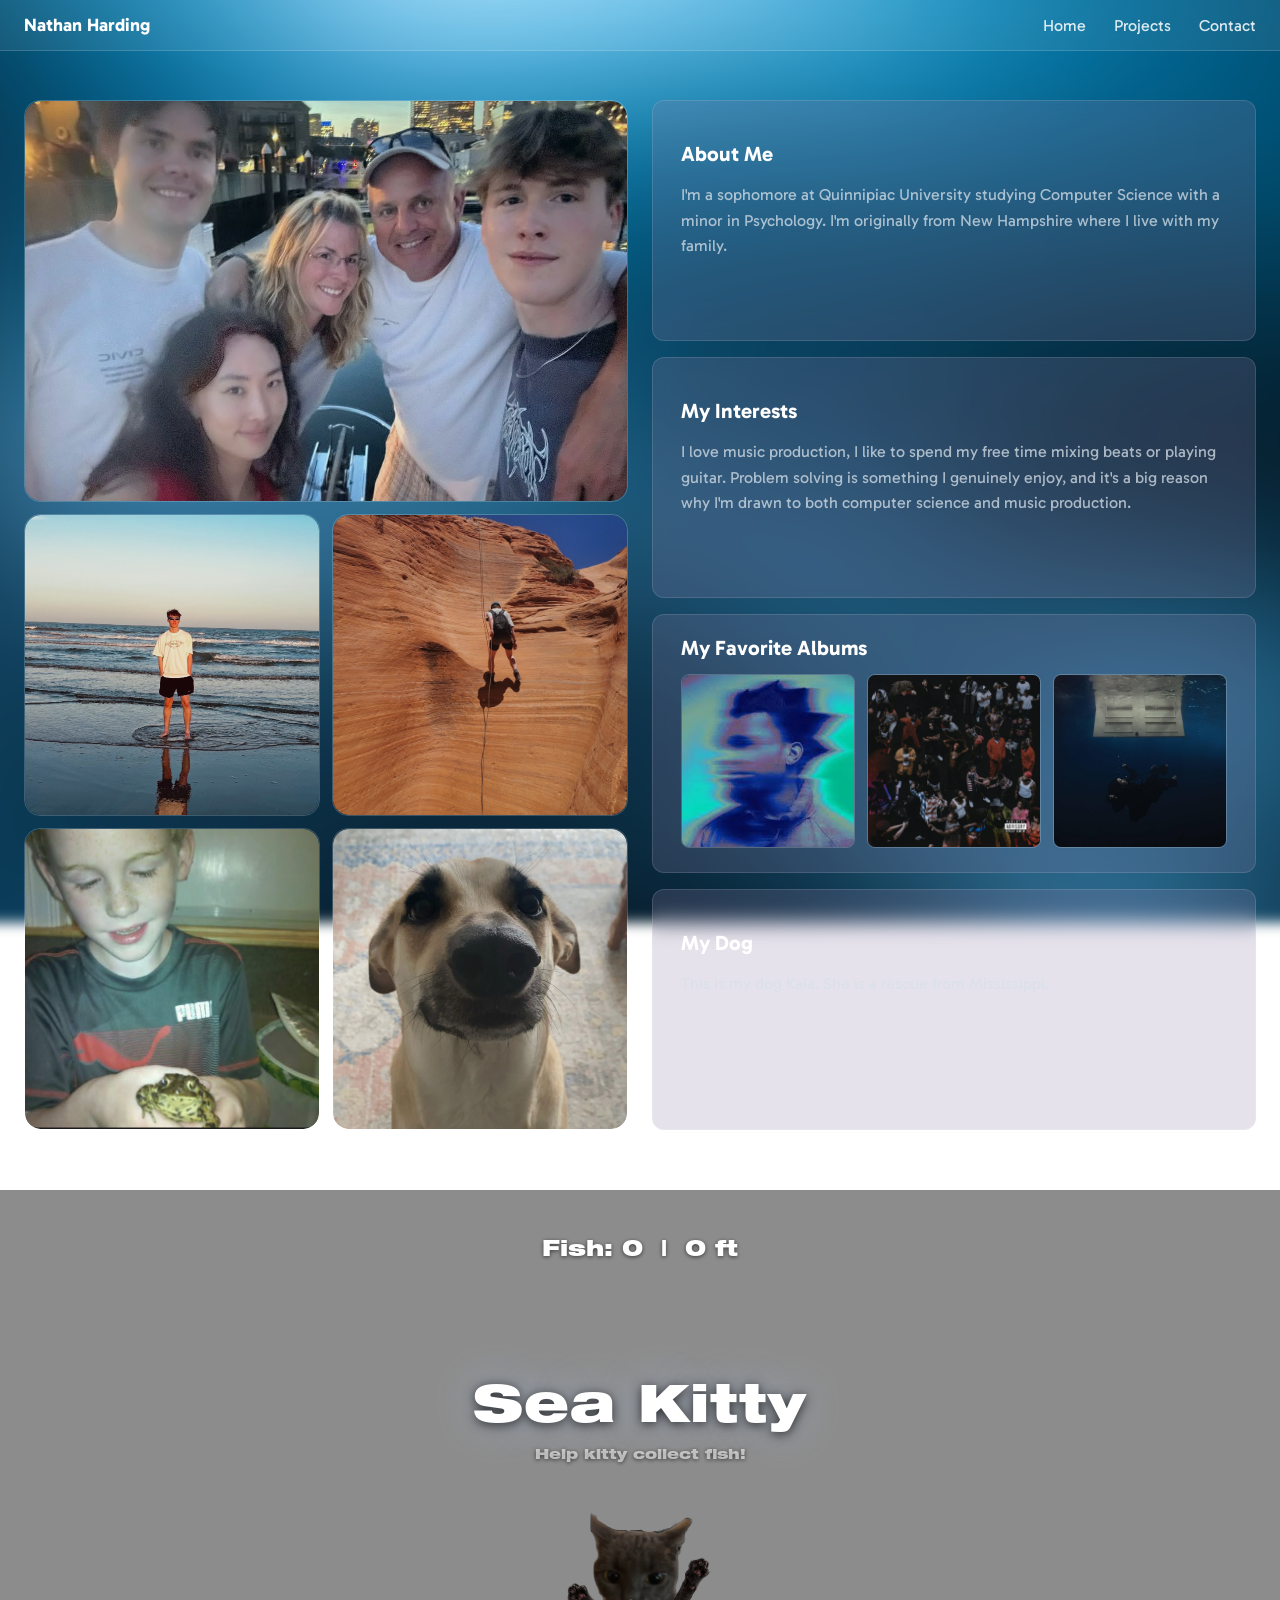
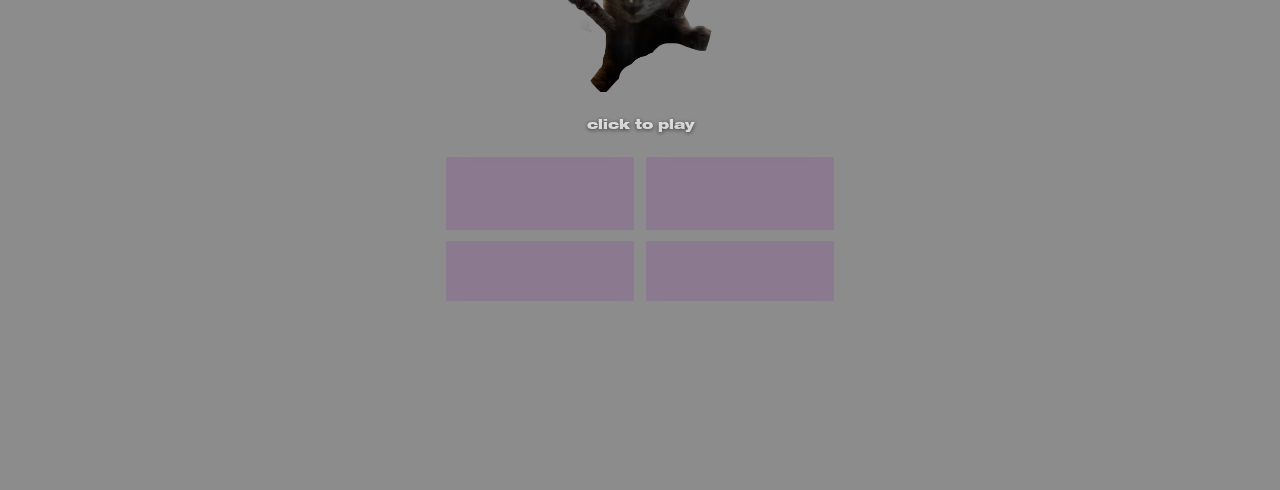
==== commit 1963fac7: "ake sand transition to nightsand" ====
--- a/aboutme.html
+++ b/aboutme.html
@@ -1003,36 +1003,30 @@
       if (imgs.sand.complete && imgs.sand.naturalWidth > 0) {
   const sandH = H * 0.22;
   const sandY = groundY() - sandH * 0.5;
-  const sandImg = np > 0 && imgs.nightsand && imgs.nightsand.complete && imgs.nightsand.naturalWidth > 0 ? imgs.nightsand : imgs.sand;
-  const sandW = sandImg.naturalWidth * (sandH / sandImg.naturalHeight);
-  const sandOffset = ((bgX / 0.2) % sandW - sandW) % sandW;
-
-  const offscreen = document.createElement('canvas');
-  offscreen.width = W;
-  offscreen.height = H;
-  const offCtx = offscreen.getContext('2d');
-  for (let i = 0; i < Math.ceil(W / sandW) + 2; i++) {
-    offCtx.drawImage(sandImg, sandOffset + i * sandW, sandY, sandW, sandH);
-  }
-
-  const darkCanvas = document.createElement('canvas');
-  darkCanvas.width = W;
-  darkCanvas.height = H;
-  const darkCtx = darkCanvas.getContext('2d');
-  for (let i = 0; i < Math.ceil(W / sandW) + 2; i++) {
-    darkCtx.drawImage(sandImg, sandOffset + i * sandW, sandY, sandW, sandH);
-  }
-  darkCtx.globalCompositeOperation = 'source-in';
-  darkCtx.fillStyle = 'rgba(0, 8, 25, 0.5)';
-  darkCtx.fillRect(0, sandY, W, sandH);
+
+  const sandW_day = imgs.sand.naturalWidth * (sandH / imgs.sand.naturalHeight);
+  const sandOffset = ((bgX / 0.2) % sandW_day - sandW_day) % sandW_day;
 
   ctx.save();
-  ctx.drawImage(offscreen, 0, 0);
-  if (np > 0) {
-    ctx.globalAlpha = np * 0.45;
-    ctx.drawImage(darkCanvas, 0, 0);
+  for (let i = 0; i < Math.ceil(W / sandW_day) + 2; i++) {
+    ctx.drawImage(imgs.sand, sandOffset + i * sandW_day, sandY, sandW_day, sandH);
   }
   ctx.restore();
+
+  if (np > 0 && imgs.nightsand && imgs.nightsand.complete) {
+    const sandW_night = imgs.nightsand.naturalWidth * (sandH / imgs.nightsand.naturalHeight);
+
+    const fade = np * np;
+
+    ctx.save();
+    ctx.globalAlpha = fade;
+
+    for (let i = 0; i < Math.ceil(W / sandW_night) + 2; i++) {
+      ctx.drawImage(imgs.nightsand, sandOffset + i * sandW_night, sandY, sandW_night, sandH);
+    }
+
+    ctx.restore();
+  }
 }
 
       if (dashFrames > 0 && !soapActive && !soapAbsorbing && imgs.player.complete && imgs.player.naturalWidth > 0) {
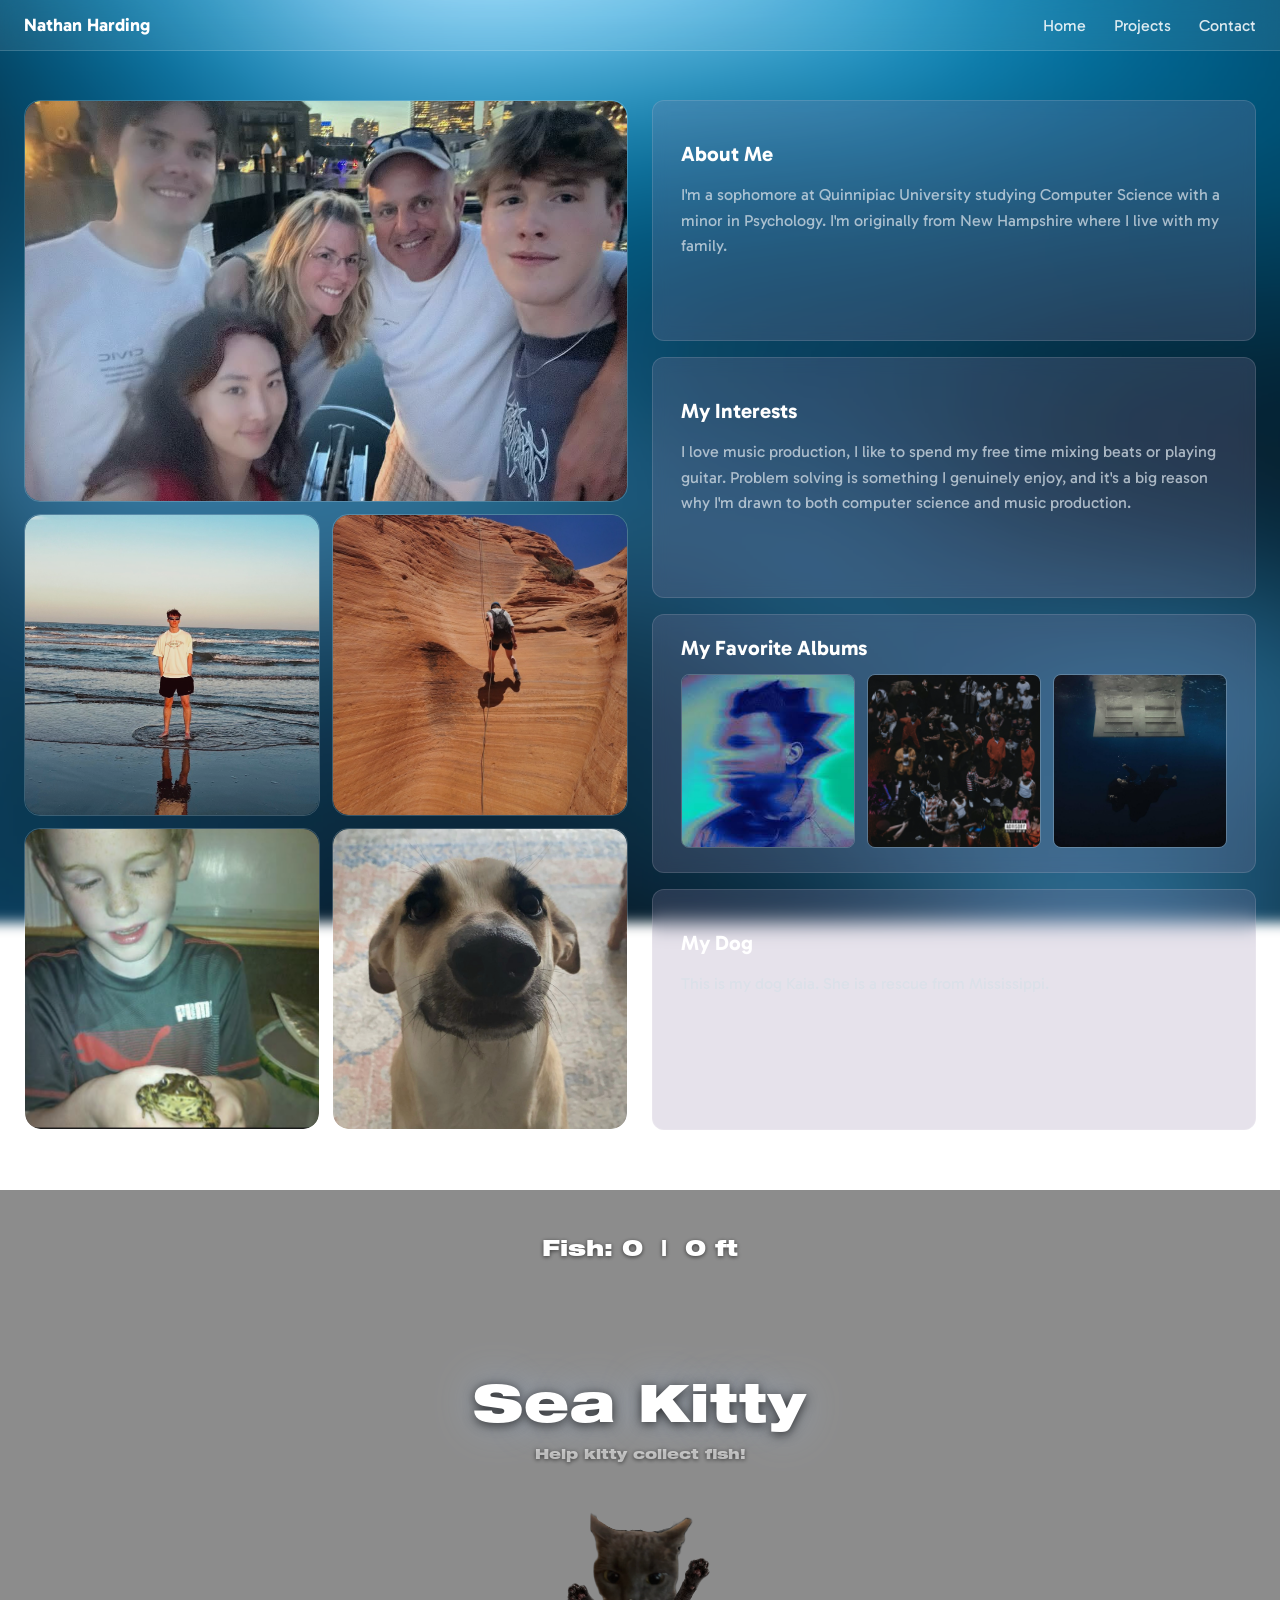
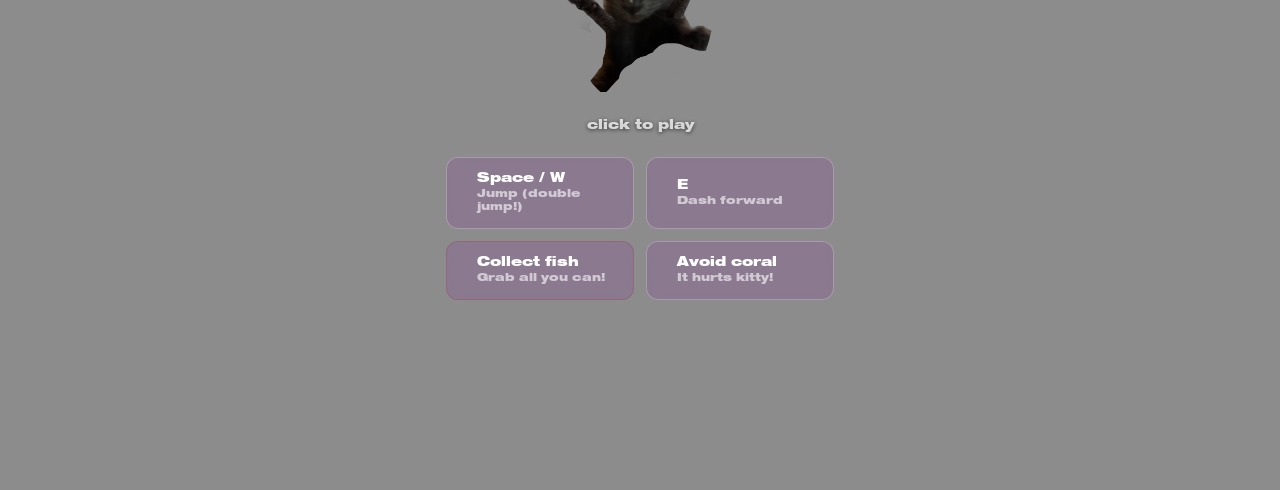
==== commit f709aac8: "fix error with sand" ====
--- a/aboutme.html
+++ b/aboutme.html
@@ -351,7 +351,7 @@
       hungry: loadImg('hungrykitty.jpeg'),
       dolphin: loadImg('dolphin.jpeg'),
       sand: loadImg('sand.png'),
-nightsand: loadImg('nightsand.png'),
+      nightsand: loadImg('nightsand.png'),
     };
 
     const GRAVITY = 1.2;
@@ -1000,34 +1000,32 @@
       }
 
 
-      if (imgs.sand.complete && imgs.sand.naturalWidth > 0) {
-  const sandH = H * 0.22;
-  const sandY = groundY() - sandH * 0.5;
-
-  const sandW_day = imgs.sand.naturalWidth * (sandH / imgs.sand.naturalHeight);
-  const sandOffset = ((bgX / 0.2) % sandW_day - sandW_day) % sandW_day;
-
-  ctx.save();
-  for (let i = 0; i < Math.ceil(W / sandW_day) + 2; i++) {
-    ctx.drawImage(imgs.sand, sandOffset + i * sandW_day, sandY, sandW_day, sandH);
-  }
-  ctx.restore();
-
-  if (np > 0 && imgs.nightsand && imgs.nightsand.complete) {
-    const sandW_night = imgs.nightsand.naturalWidth * (sandH / imgs.nightsand.naturalHeight);
-
-    const fade = np * np;
-
-    ctx.save();
-    ctx.globalAlpha = fade;
-
-    for (let i = 0; i < Math.ceil(W / sandW_night) + 2; i++) {
-      ctx.drawImage(imgs.nightsand, sandOffset + i * sandW_night, sandY, sandW_night, sandH);
-    }
-
-    ctx.restore();
-  }
-}
+      if (
+        imgs.sand.complete && imgs.sand.naturalWidth > 0 &&
+        imgs.nightsand && imgs.nightsand.complete && imgs.nightsand.naturalWidth > 0
+      ) {
+        const sandH = H * 0.22;
+        const sandY = groundY() - sandH * 0.5;
+
+        const sandW = imgs.sand.naturalWidth * (sandH / imgs.sand.naturalHeight);
+        const sandOffset = ((bgX / 0.2) % sandW - sandW) % sandW;
+
+
+        ctx.save();
+        ctx.globalAlpha = 1 - np;
+        for (let i = 0; i < Math.ceil(W / sandW) + 2; i++) {
+          ctx.drawImage(imgs.sand, sandOffset + i * sandW, sandY, sandW, sandH);
+        }
+        ctx.restore();
+
+
+        ctx.save();
+        ctx.globalAlpha = np;
+        for (let i = 0; i < Math.ceil(W / sandW) + 2; i++) {
+          ctx.drawImage(imgs.nightsand, sandOffset + i * sandW, sandY, sandW, sandH);
+        }
+        ctx.restore();
+      }
 
       if (dashFrames > 0 && !soapActive && !soapAbsorbing && imgs.player.complete && imgs.player.naturalWidth > 0) {
         const aspect = imgs.player.naturalWidth / imgs.player.naturalHeight;
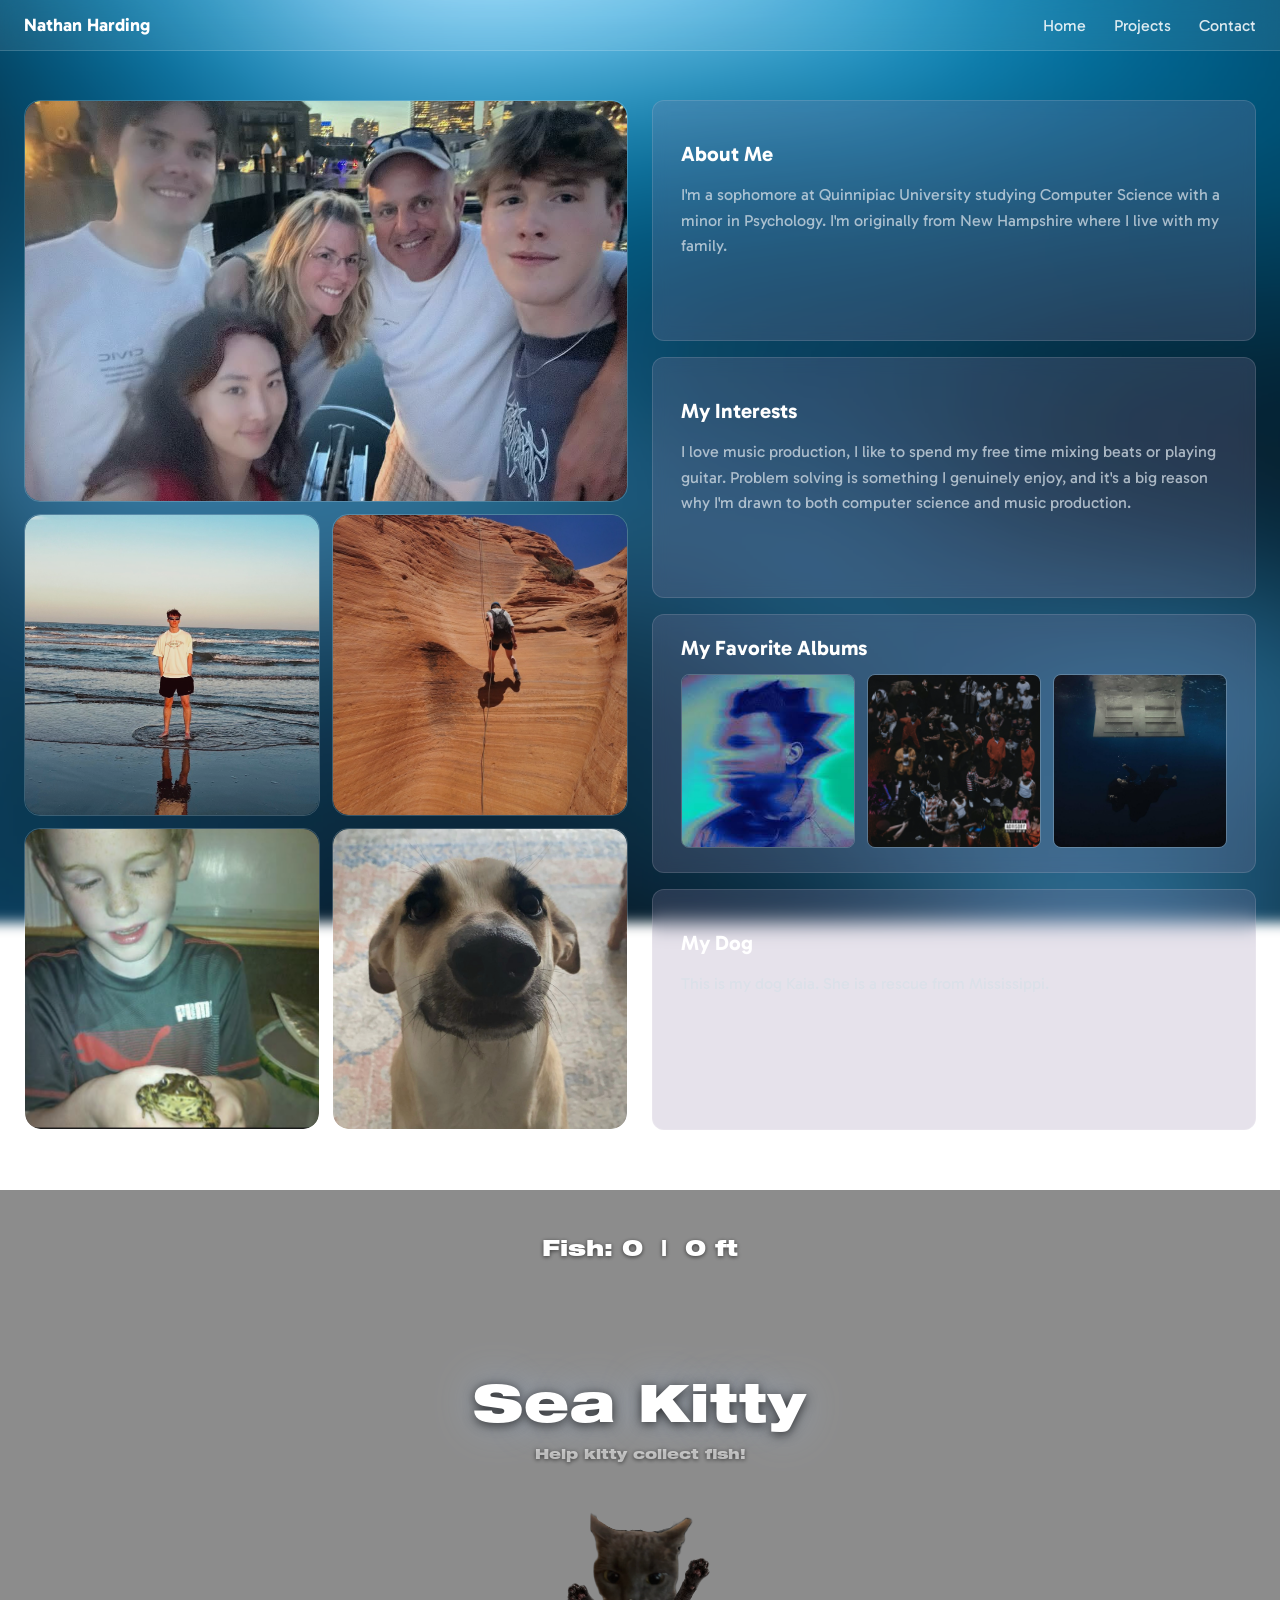
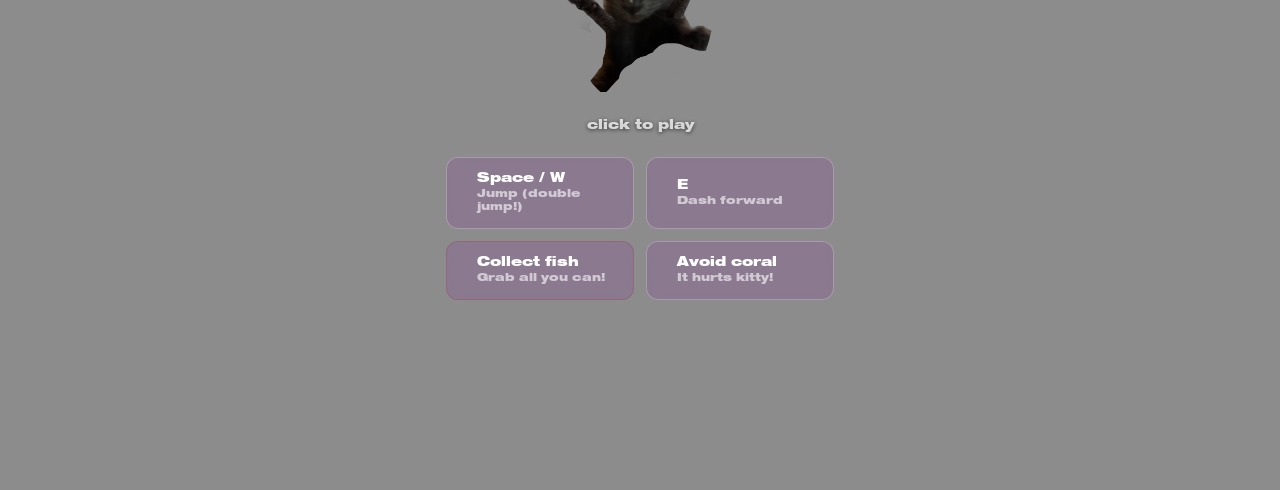
==== commit aef8bd63: "made god kitty" ====
--- a/aboutme.html
+++ b/aboutme.html
@@ -337,6 +337,7 @@
       player: loadImg('happykitty.jpeg'),
       dead: loadImg('deadkitty.jpeg'),
       godcat: loadImg('godcat.jpeg'),
+      powerupkitty: loadImg('powerupkitty.jpeg'),
       fish: loadImg('fish.jpeg'),
       fish2: loadImg('fish2.jpeg'),
       nightfish: loadImg('nightfish.jpeg'),
@@ -1037,9 +1038,10 @@
       }
 
       const imgToDraw = isDead ? imgs.dead
-        : (soapActive && imgs.godcat.complete && imgs.godcat.naturalWidth > 0) ? imgs.godcat
-          : (isHungry && imgs.hungry.complete && imgs.hungry.naturalWidth > 0) ? imgs.hungry
-            : imgs.player;
+  : (soapActive && imgs.godcat.complete && imgs.godcat.naturalWidth > 0) ? imgs.godcat
+    : (soapAbsorbing && imgs.powerupkitty.complete && imgs.powerupkitty.naturalWidth > 0) ? imgs.powerupkitty
+      : (isHungry && imgs.hungry.complete && imgs.hungry.naturalWidth > 0) ? imgs.hungry
+        : imgs.player;
 
       if (imgToDraw.complete && imgToDraw.naturalWidth > 0) {
         const aspect = imgToDraw.naturalWidth / imgToDraw.naturalHeight;
@@ -1093,8 +1095,18 @@
         if (player.flipped && !soapAbsorbing && !soapActive) {
           ctx.translate(drawX + drawW, drawY); ctx.scale(-1, 1);
           ctx.drawImage(imgToDraw, 0, 0, drawW, player.h);
-        } else {
-          ctx.drawImage(imgToDraw, drawX, drawY, drawW, player.h);
+        } else if (soapActive) {
+  const aspect = imgToDraw.naturalWidth / imgToDraw.naturalHeight;
+  const drawWLocal = player.h * aspect;
+  const beatPos = (beatPhase % BEAT_FRAMES) / BEAT_FRAMES;
+  const flippedOnBeat = beatPos < 0.5;
+  ctx.save();
+  ctx.translate(drawX + drawWLocal / 2, drawY + player.h / 2);
+  if (flippedOnBeat) ctx.scale(-1, 1);
+  ctx.drawImage(imgToDraw, -drawWLocal / 2, -player.h / 2, drawWLocal, player.h);
+  ctx.restore();
+} else {
+  ctx.drawImage(imgToDraw, drawX, drawY, drawW, player.h);
         }
         ctx.restore();
 
@@ -1147,7 +1159,7 @@
       document.getElementById('soapUI').style.display = 'none';
       stopMusic();
       bgMusic = new Audio('chihirodeath.mp3');
-      bgMusic.volume = 0.3;
+      bgMusic.volume = 0.7;
       bgMusic.loop = true;
       bgMusic.play().catch(e => console.error('Music error (chihirodeath.mp3):', e));
 
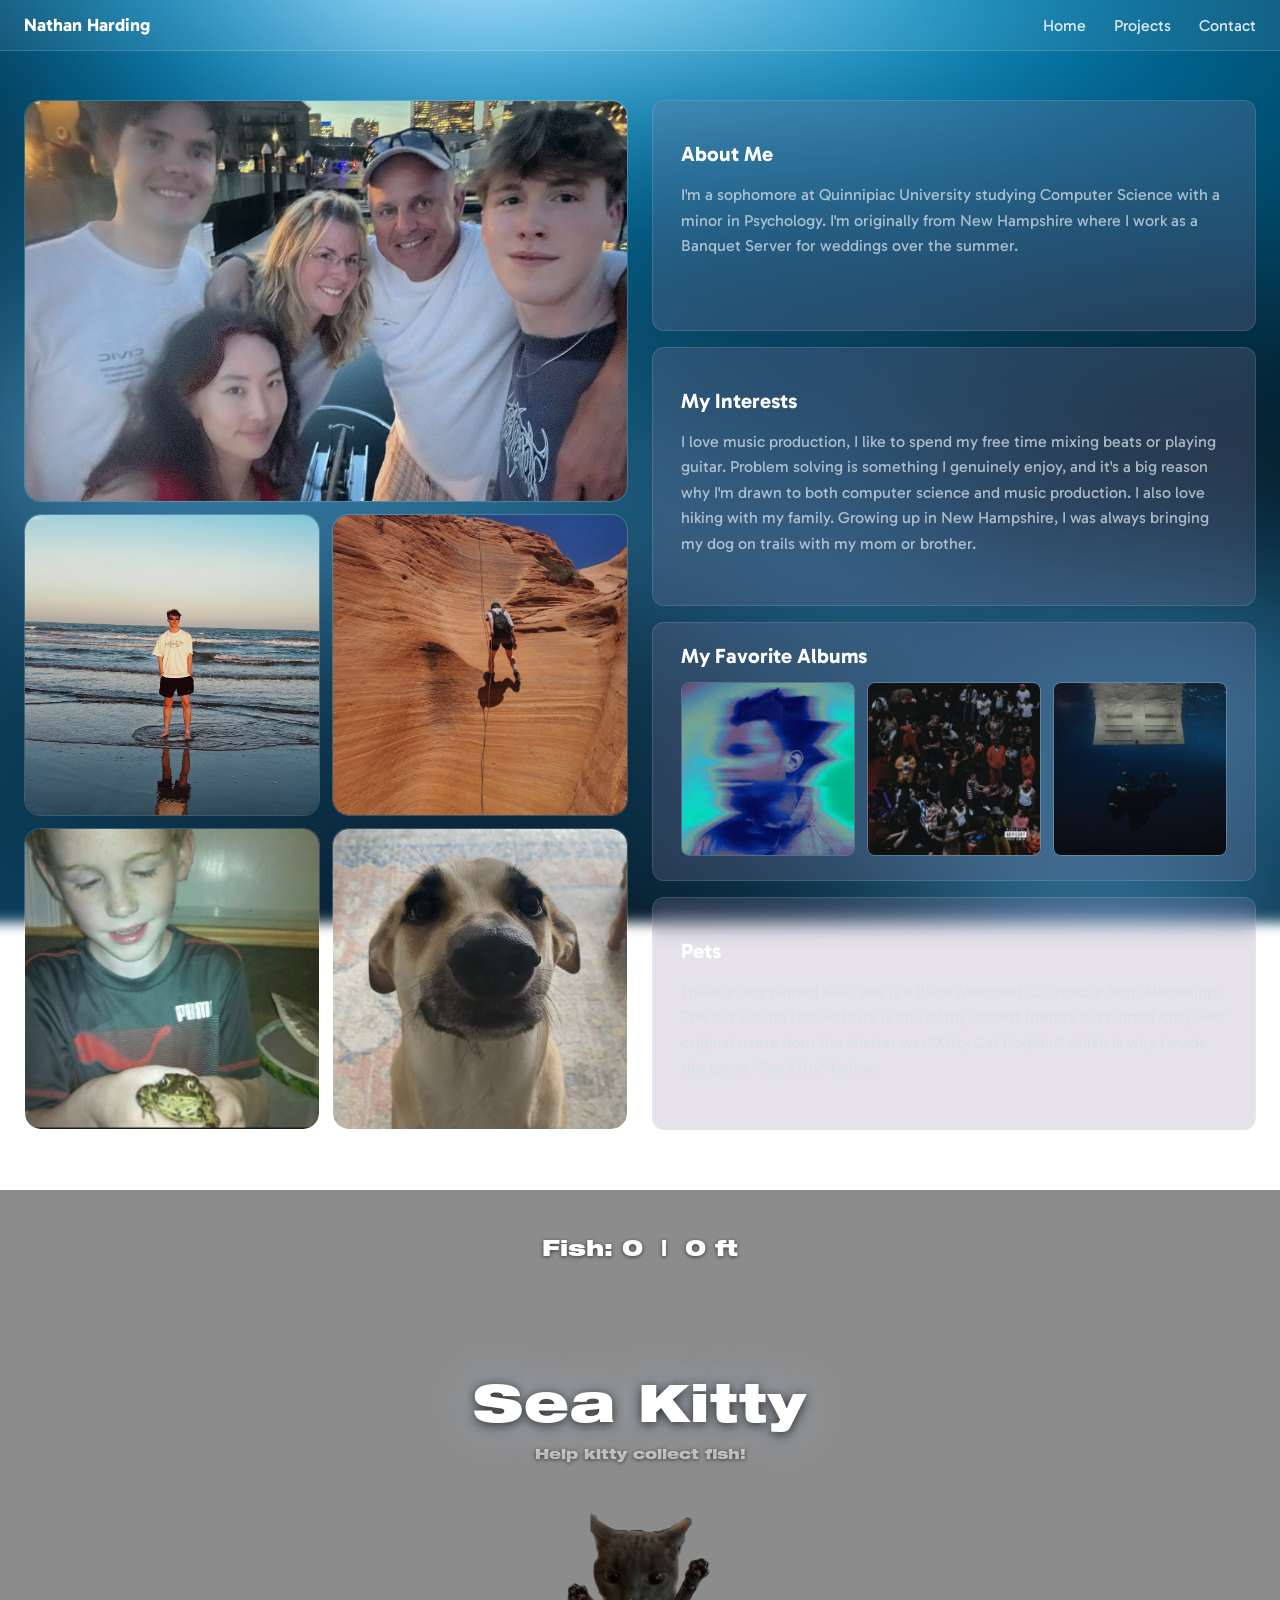
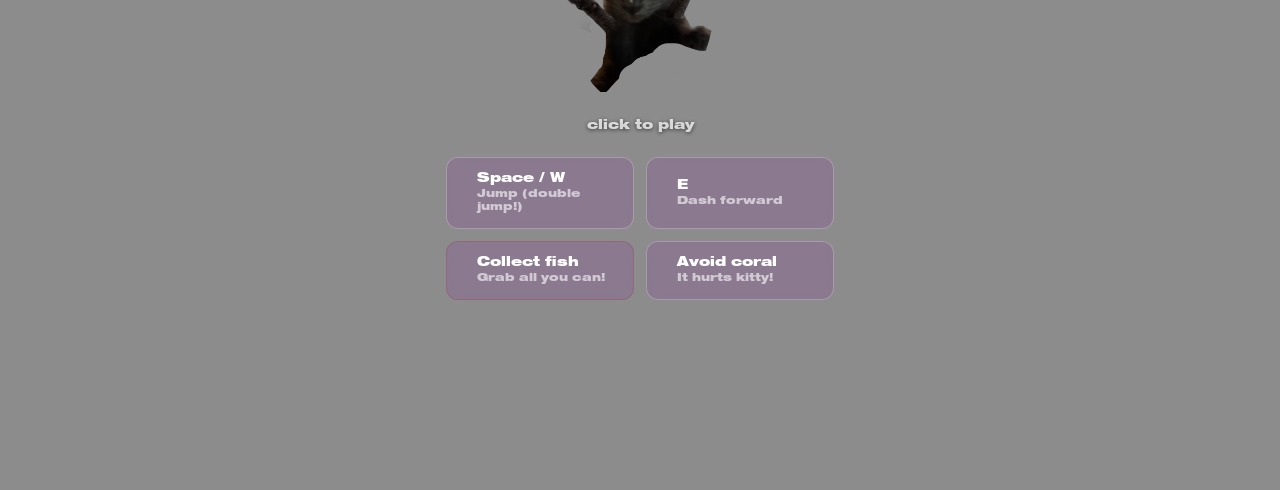
==== commit d4900640: "add more in about me section" ====
--- a/aboutme.html
+++ b/aboutme.html
@@ -62,14 +62,14 @@
         <div class="about-box">
           <h2>About Me</h2>
           <p>I'm a sophomore at Quinnipiac University studying Computer Science with a minor in Psychology. I'm
-            originally from New Hampshire where I live with my family.</p>
+            originally from New Hampshire where I work as a Banquet Server for weddings over the summer. </p>
         </div>
 
         <div class="about-box">
           <h2>My Interests</h2>
           <p>I love music production, I like to spend my free time mixing beats or playing guitar. Problem solving is
             something I genuinely enjoy, and it's a big reason why I'm drawn to both computer science and music
-            production.</p>
+            production. I also love hiking with my family. Growing up in New Hampshire, I was always bringing my dog on trails with my mom or brother.</p>
         </div>
 
         <div class="about-box" style="padding: 20px 28px;">
@@ -97,8 +97,8 @@
         </div>
 
         <div class="about-box">
-          <h2>My Dog</h2>
-          <p>This is my dog Kaia. She is a rescue from Mississippi.</p>
+          <h2>Pets</h2>
+          <p>I have a dog named Kaia, she is a Black Mouthed Cur rescue from Mississippi. The cat around this website is one of my closest friend's cat named Kitty. Her original name from the shelter was "Kitty Cat Dolphin" which is why I made the game "Sea Kitty" below. </p>
         </div>
       </div>
 
@@ -747,6 +747,7 @@
       }
 
       if (soaps.length === 0 && !soapActive && !soapAbsorbing) {
+        //0.0002 og
         if (Math.random() < 0.0002) spawnSoap();
       }
 
@@ -821,25 +822,6 @@
           const useFlipped = Math.floor((-bgX / W) + i) % 2 !== 0;
           ctx.drawImage(useFlipped ? imgs.bg2 : imgs.bg, 0, srcY, iw, srcH, x, 0, W, H);
         }
-        if (soapActive && beatFlash > 0.01 && imgs.bg8.complete && imgs.bg8.naturalWidth > 0) {
-          const iw8 = imgs.bg8.naturalWidth, ih8 = imgs.bg8.naturalHeight;
-          ctx.save();
-          ctx.globalAlpha = bgFlash;
-          for (let i = 0; i < 3; i++) {
-            const x = offset + i * W;
-            const shouldFlip = Math.floor((-bgX / W) + i) % 2 !== 0;
-            if (shouldFlip) {
-              ctx.save();
-              ctx.translate(x + W, 0);
-              ctx.scale(-1, 1);
-              ctx.drawImage(imgs.bg8, 0, ih8 * 0.5, iw8, ih8 * 0.5, 0, 0, W, H);
-              ctx.restore();
-            } else {
-              ctx.drawImage(imgs.bg8, 0, ih8 * 0.5, iw8, ih8 * 0.5, x, 0, W, H);
-            }
-          }
-          ctx.restore();
-        }
       } else {
         ctx.fillStyle = '#0a3d5c';
         ctx.fillRect(0, 0, W, H);
@@ -877,6 +859,28 @@
           ctx.fillRect(0, groundY() - H * 0.05, W, H * 0.05);
           ctx.restore();
         }
+      }
+
+      if (soapActive && beatFlash > 0.01 && imgs.bg8.complete && imgs.bg8.naturalWidth > 0) {
+        const iw8 = imgs.bg8.naturalWidth, ih8 = imgs.bg8.naturalHeight;
+        const offset = ((bgX % W) - W) % W;
+        ctx.save();
+        ctx.globalAlpha = bgFlash;
+        ctx.globalCompositeOperation = 'lighter';
+        for (let i = 0; i < 3; i++) {
+          const x = offset + i * W;
+          const shouldFlip = Math.floor((-bgX / W) + i) % 2 !== 0;
+          if (shouldFlip) {
+            ctx.save();
+            ctx.translate(x + W, 0);
+            ctx.scale(-1, 1);
+            ctx.drawImage(imgs.bg8, 0, ih8 * 0.5, iw8, ih8 * 0.5, 0, 0, W, H);
+            ctx.restore();
+          } else {
+            ctx.drawImage(imgs.bg8, 0, ih8 * 0.5, iw8, ih8 * 0.5, x, 0, W, H);
+          }
+        }
+        ctx.restore();
       }
 
       if (soapActive) {
@@ -1000,17 +1004,14 @@
         }
       }
 
-
       if (
         imgs.sand.complete && imgs.sand.naturalWidth > 0 &&
         imgs.nightsand && imgs.nightsand.complete && imgs.nightsand.naturalWidth > 0
       ) {
         const sandH = H * 0.22;
         const sandY = groundY() - sandH * 0.5;
-
         const sandW = imgs.sand.naturalWidth * (sandH / imgs.sand.naturalHeight);
         const sandOffset = ((bgX / 0.2) % sandW - sandW) % sandW;
-
 
         ctx.save();
         ctx.globalAlpha = 1 - np;
@@ -1018,7 +1019,6 @@
           ctx.drawImage(imgs.sand, sandOffset + i * sandW, sandY, sandW, sandH);
         }
         ctx.restore();
-
 
         ctx.save();
         ctx.globalAlpha = np;
@@ -1038,10 +1038,10 @@
       }
 
       const imgToDraw = isDead ? imgs.dead
-  : (soapActive && imgs.godcat.complete && imgs.godcat.naturalWidth > 0) ? imgs.godcat
-    : (soapAbsorbing && imgs.powerupkitty.complete && imgs.powerupkitty.naturalWidth > 0) ? imgs.powerupkitty
-      : (isHungry && imgs.hungry.complete && imgs.hungry.naturalWidth > 0) ? imgs.hungry
-        : imgs.player;
+        : (soapActive && imgs.godcat.complete && imgs.godcat.naturalWidth > 0) ? imgs.godcat
+          : (soapAbsorbing && imgs.powerupkitty.complete && imgs.powerupkitty.naturalWidth > 0) ? imgs.powerupkitty
+            : (isHungry && imgs.hungry.complete && imgs.hungry.naturalWidth > 0) ? imgs.hungry
+              : imgs.player;
 
       if (imgToDraw.complete && imgToDraw.naturalWidth > 0) {
         const aspect = imgToDraw.naturalWidth / imgToDraw.naturalHeight;
@@ -1049,8 +1049,11 @@
 
         if (soapActive || soapAbsorbing) {
           const darkAlpha = soapAbsorbing ? 0.72 * (1 - soapAbsorbTimer / SOAP_ABSORB_FRAMES) : 0.72;
+          const beatFade = (soapActive && bgFlash > 0.01) ? (1 - bgFlash) : 1;
+          const nightFade = 1 - np;
+          const effectiveDark = darkAlpha * beatFade * nightFade;
           ctx.save();
-          ctx.fillStyle = `rgba(0,0,10,${darkAlpha})`;
+          ctx.fillStyle = `rgba(0,0,10,${effectiveDark})`;
           ctx.fillRect(0, 0, W, H);
           ctx.restore();
         }
@@ -1096,17 +1099,17 @@
           ctx.translate(drawX + drawW, drawY); ctx.scale(-1, 1);
           ctx.drawImage(imgToDraw, 0, 0, drawW, player.h);
         } else if (soapActive) {
-  const aspect = imgToDraw.naturalWidth / imgToDraw.naturalHeight;
-  const drawWLocal = player.h * aspect;
-  const beatPos = (beatPhase % BEAT_FRAMES) / BEAT_FRAMES;
-  const flippedOnBeat = beatPos < 0.5;
-  ctx.save();
-  ctx.translate(drawX + drawWLocal / 2, drawY + player.h / 2);
-  if (flippedOnBeat) ctx.scale(-1, 1);
-  ctx.drawImage(imgToDraw, -drawWLocal / 2, -player.h / 2, drawWLocal, player.h);
-  ctx.restore();
-} else {
-  ctx.drawImage(imgToDraw, drawX, drawY, drawW, player.h);
+          const aspect = imgToDraw.naturalWidth / imgToDraw.naturalHeight;
+          const drawWLocal = player.h * aspect;
+          const beatPos = (beatPhase % BEAT_FRAMES) / BEAT_FRAMES;
+          const flippedOnBeat = beatPos < 0.5;
+          ctx.save();
+          ctx.translate(drawX + drawWLocal / 2, drawY + player.h / 2);
+          if (flippedOnBeat) ctx.scale(-1, 1);
+          ctx.drawImage(imgToDraw, -drawWLocal / 2, -player.h / 2, drawWLocal, player.h);
+          ctx.restore();
+        } else {
+          ctx.drawImage(imgToDraw, drawX, drawY, drawW, player.h);
         }
         ctx.restore();
 
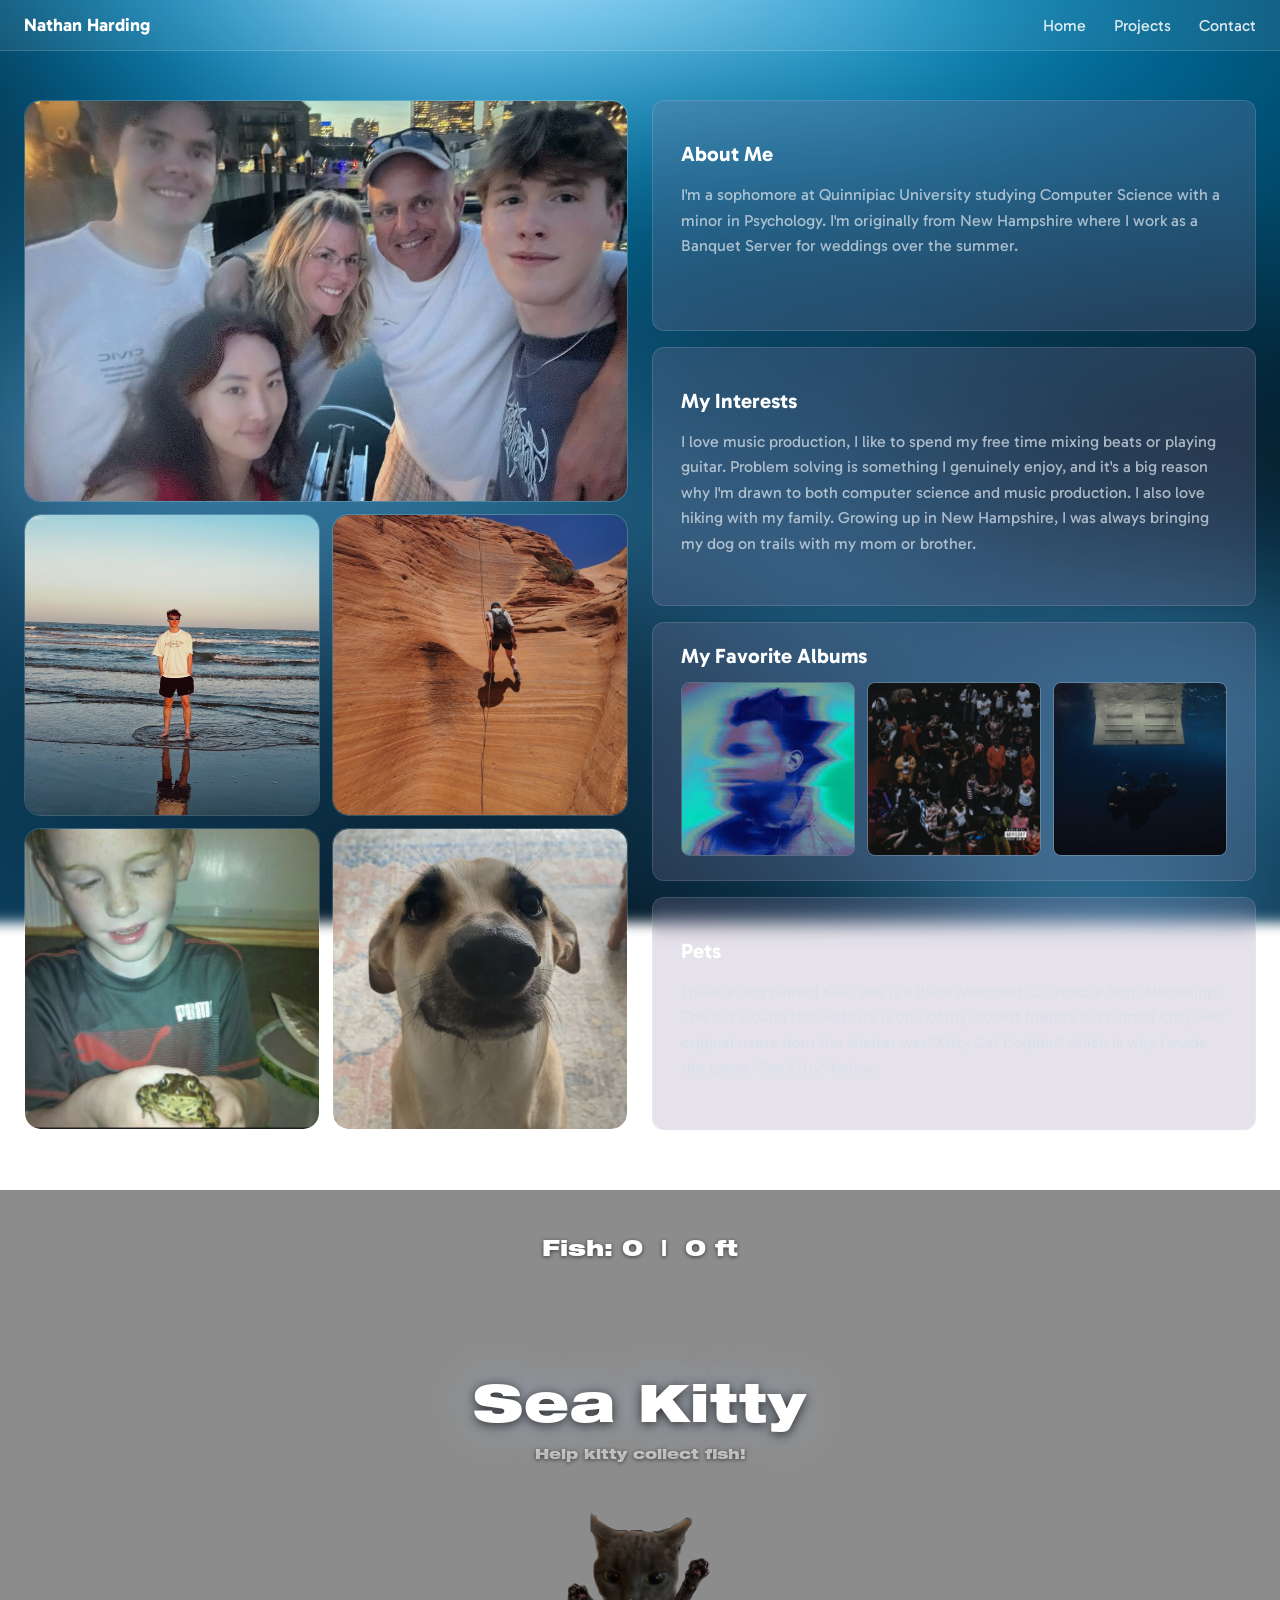
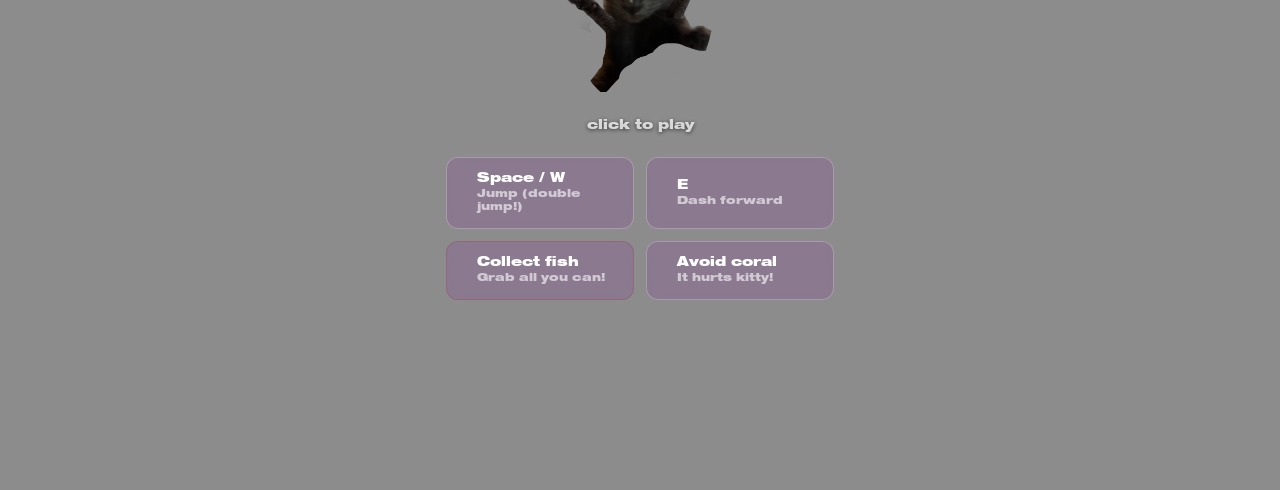
==== commit db1d718e: "make night come sooner" ====
--- a/aboutme.html
+++ b/aboutme.html
@@ -69,7 +69,8 @@
           <h2>My Interests</h2>
           <p>I love music production, I like to spend my free time mixing beats or playing guitar. Problem solving is
             something I genuinely enjoy, and it's a big reason why I'm drawn to both computer science and music
-            production. I also love hiking with my family. Growing up in New Hampshire, I was always bringing my dog on trails with my mom or brother.</p>
+            production. I also love hiking with my family. Growing up in New Hampshire, I was always bringing my dog on
+            trails with my mom or brother.</p>
         </div>
 
         <div class="about-box" style="padding: 20px 28px;">
@@ -98,7 +99,9 @@
 
         <div class="about-box">
           <h2>Pets</h2>
-          <p>I have a dog named Kaia, she is a Black Mouthed Cur rescue from Mississippi. The cat around this website is one of my closest friend's cat named Kitty. Her original name from the shelter was "Kitty Cat Dolphin" which is why I made the game "Sea Kitty" below. </p>
+          <p>I have a dog named Kaia, she is a Black Mouthed Cur rescue from Mississippi. The cat around this website is
+            one of my closest friend's cat named Kitty. Her original name from the shelter was "Kitty Cat Dolphin" which
+            is why I made the game "Sea Kitty" below. </p>
         </div>
       </div>
 
@@ -366,7 +369,7 @@
     const SOAP_SPEED_MULT = 2.8;
 
     //2500 og
-    const NIGHT_THRESHOLD = 2500;
+    const NIGHT_THRESHOLD = 1500;
     const NIGHT_TRANSITION = 500;
     const BIG_FISH_UNLOCK_DIST = 1000;
     const NIGHT_FISH_WORTH = 2;
